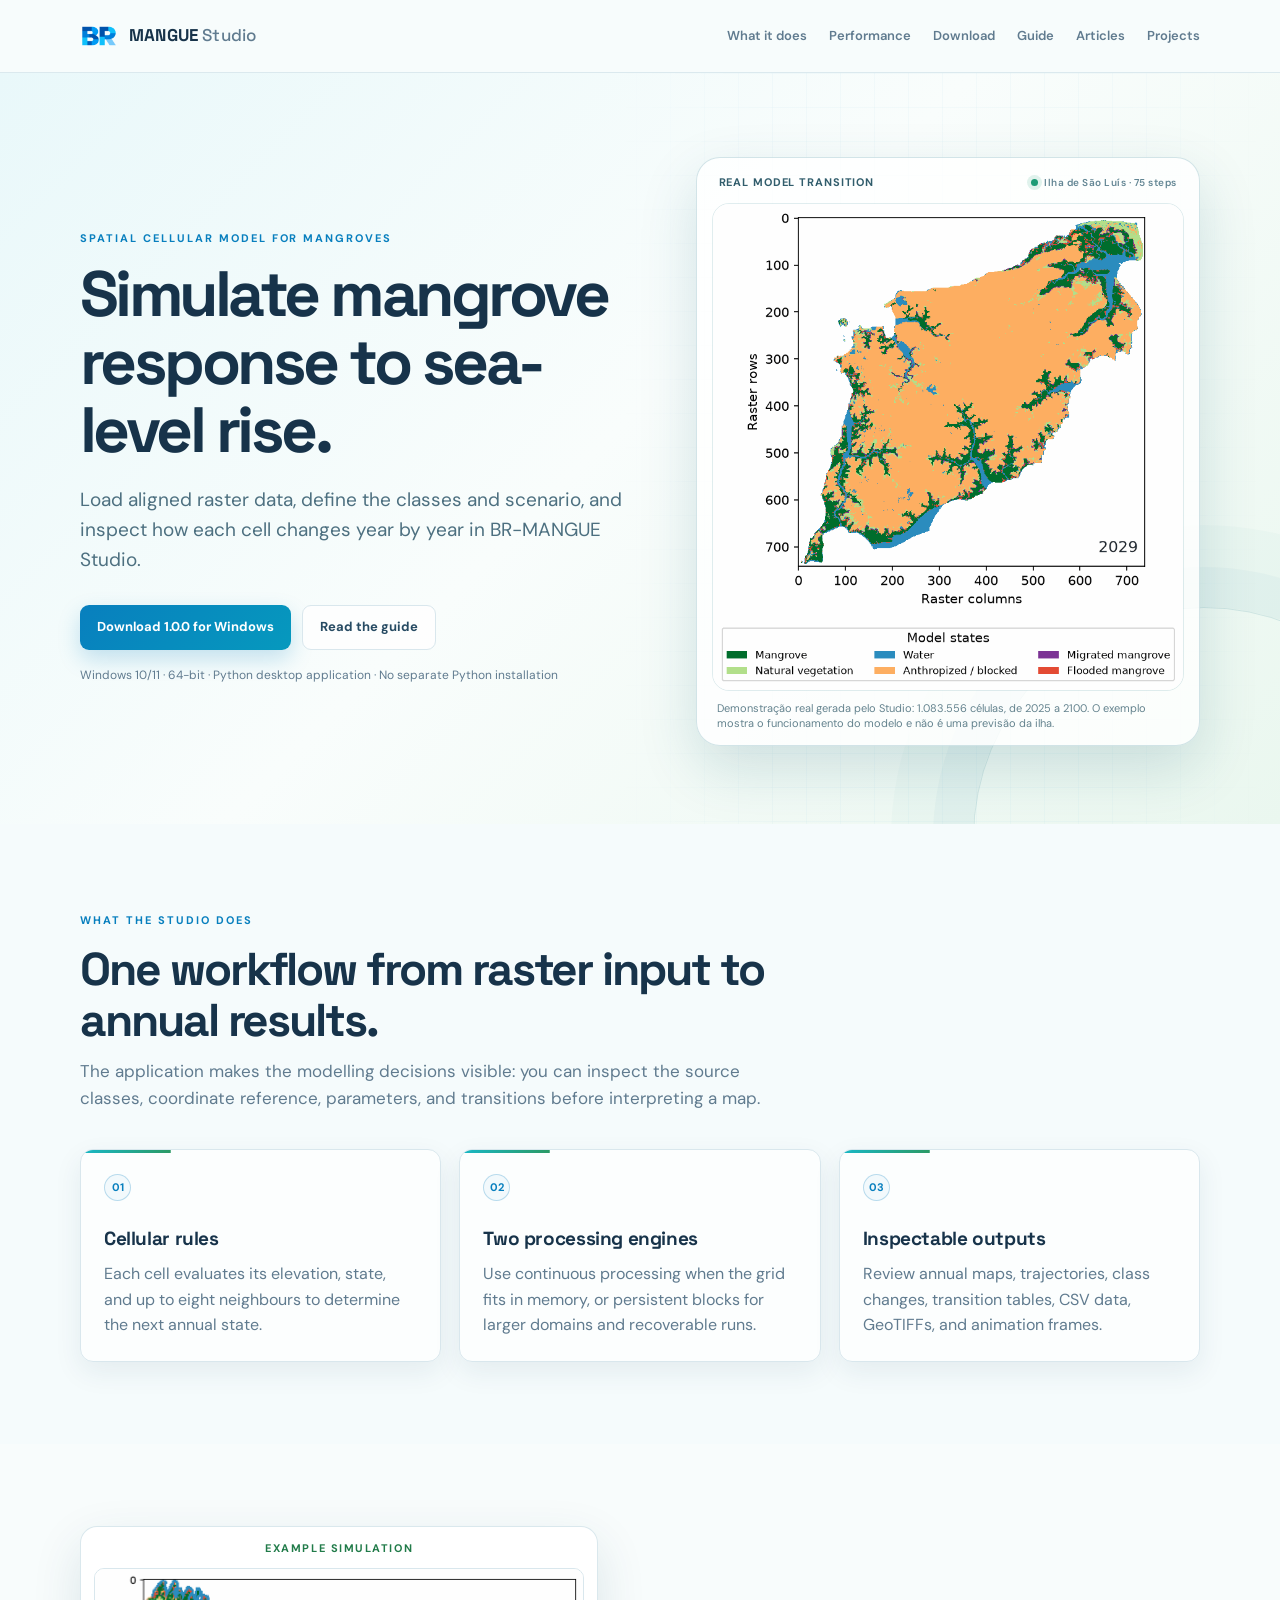
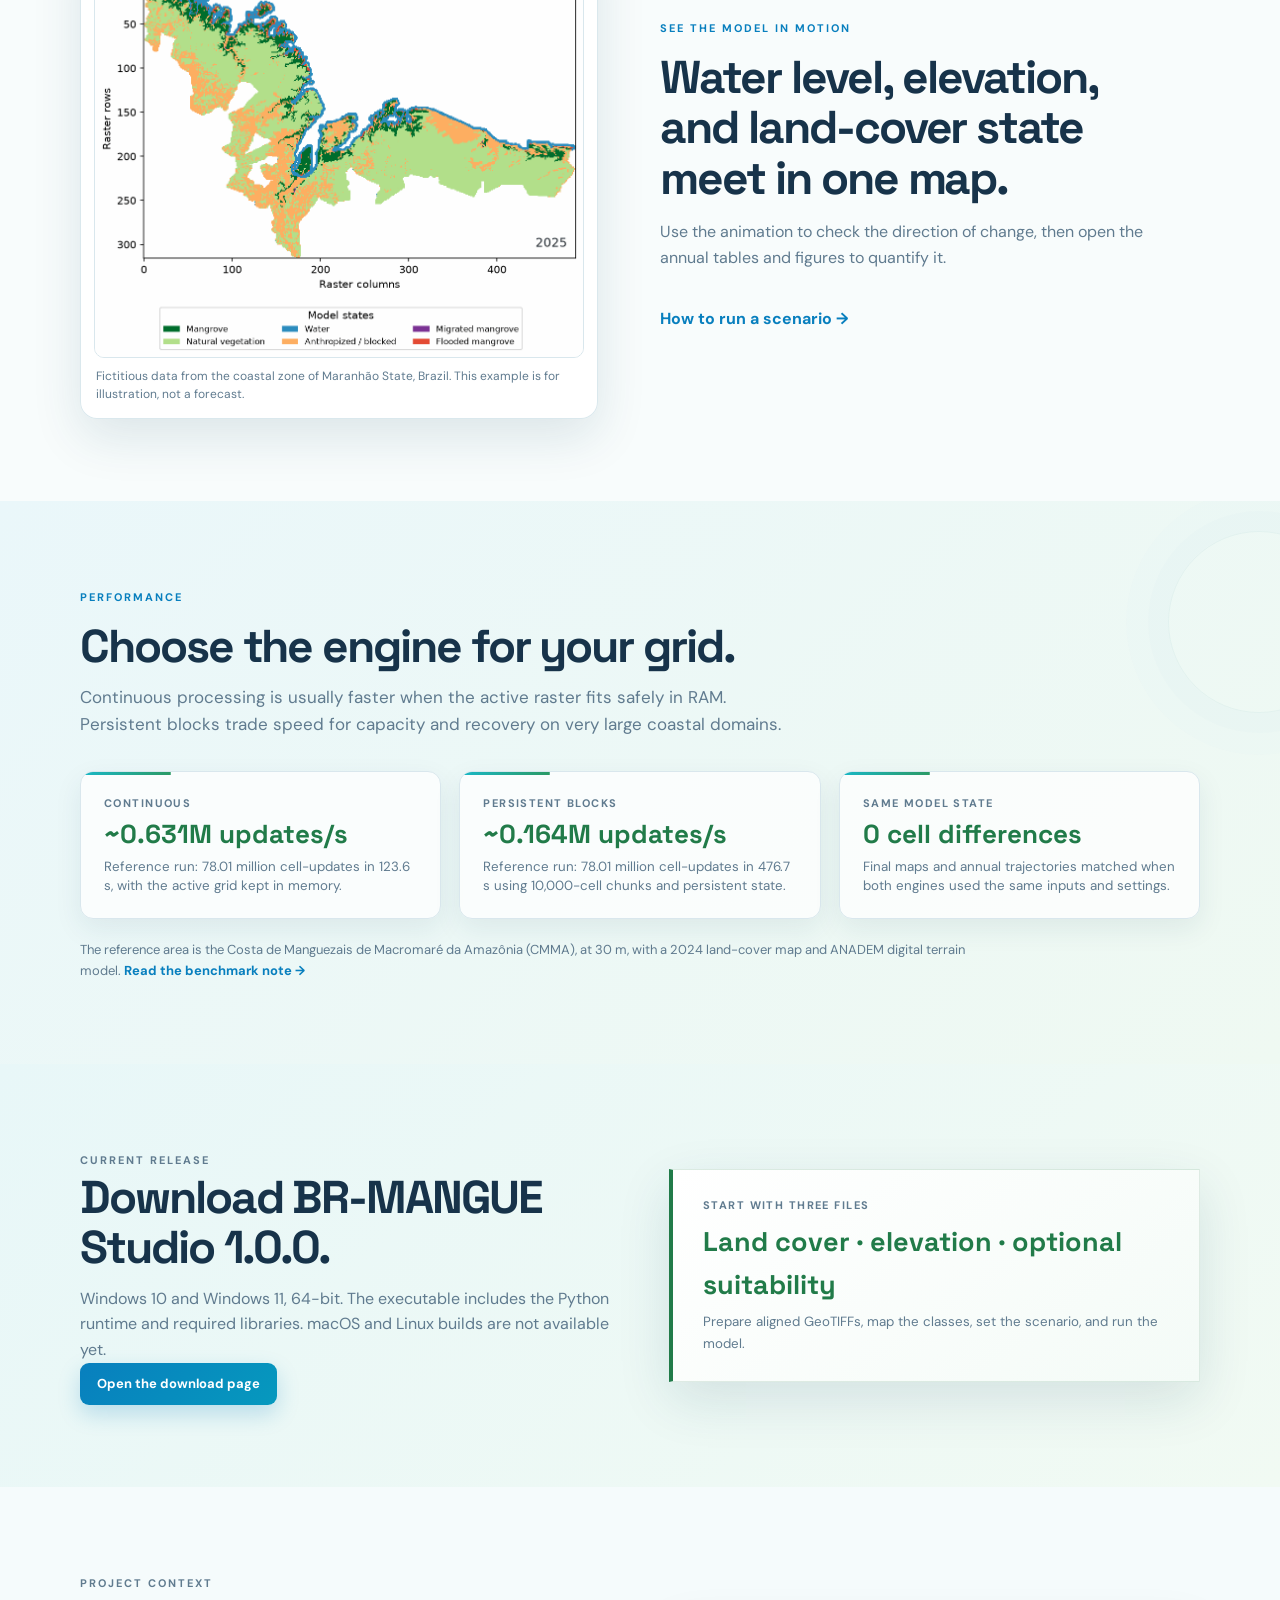
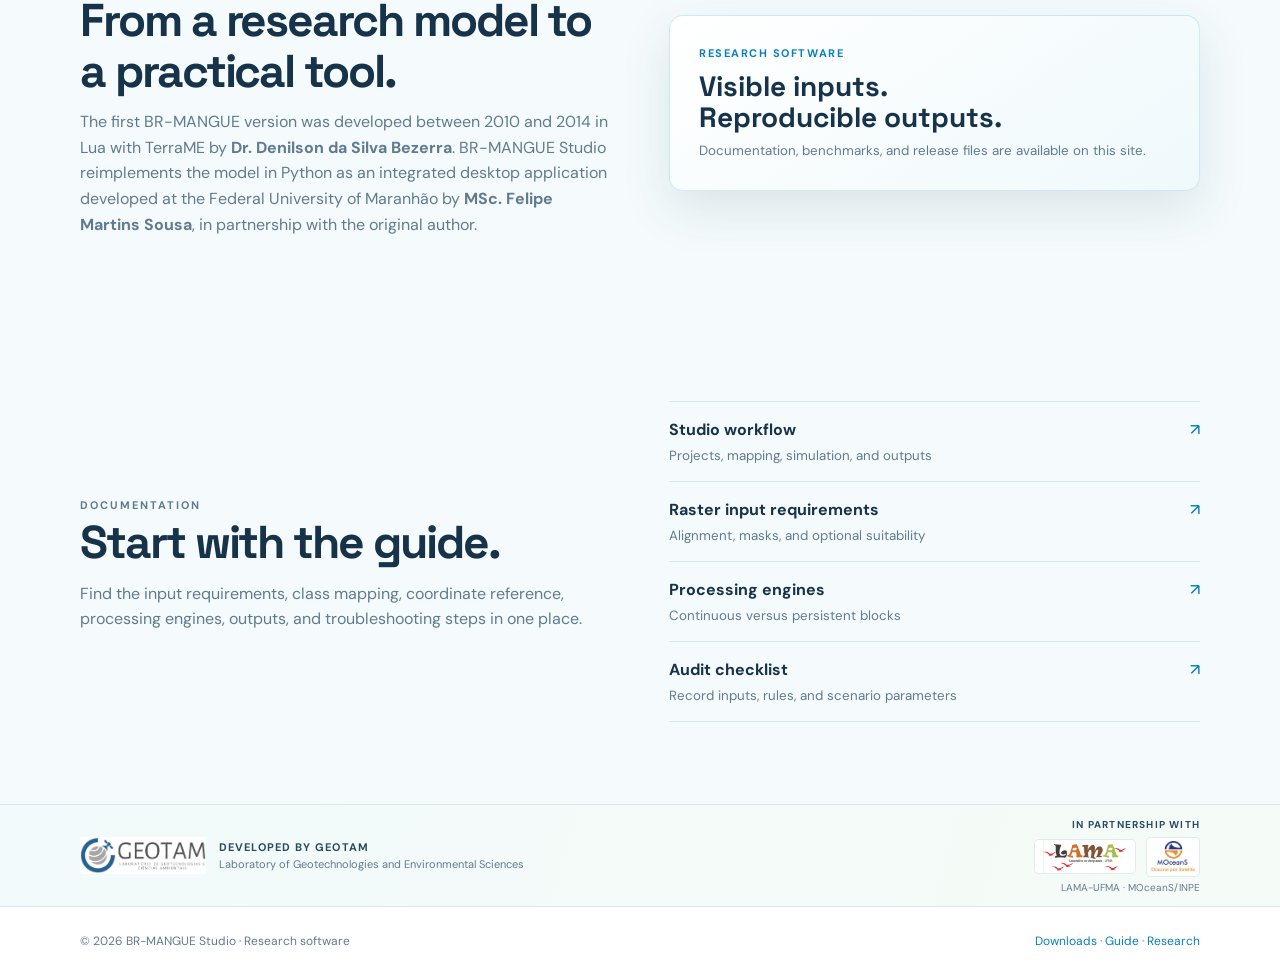
==== docs/index.html @ a08b7254 "Add partner logos to GEOTAM footer" ====
<!doctype html>
<html lang="en">
<head>
  <meta charset="utf-8">
  <meta name="viewport" content="width=device-width, initial-scale=1">
  <meta name="description" content="BR-MANGUE Studio is a Windows desktop application for simulating mangrove response to sea-level rise with spatial cellular automata.">
  <title>BR-MANGUE Studio · Coastal cellular modelling</title>
  <link rel="icon" href="assets/BR-MANGUE_BR_icon.png" type="image/png">
  <link rel="stylesheet" href="styles.css">
</head>
<body>
  <header class="site-header">
    <div class="container nav-wrap">
      <a class="brand" href="./" aria-label="BR-MANGUE Studio home">
        <img src="assets/BR-MANGUE_BR_icon.png" alt="BR-MANGUE icon">
        <span>MANGUE <em>Studio</em></span>
      </a>
      <nav aria-label="Primary navigation">
        <a href="#about">What it does</a>
        <a href="#performance">Performance</a>
        <a href="downloads.html">Download</a>
        <a href="guide.html">Guide</a>
        <a href="articles.html">Articles</a>
        <a href="projects.html">Projects</a>
      </nav>
    </div>
  </header>

  <main>
    <section class="hero">
      <div class="container hero-grid">
        <div class="hero-copy">
          <p class="eyebrow">Spatial cellular model for mangroves</p>
          <h1>Simulate mangrove response to sea-level rise.</h1>
          <p class="lead">Load aligned raster data, define the classes and scenario, and inspect how each cell changes year by year in BR-MANGUE Studio.</p>
          <div class="hero-actions">
            <a class="button primary" href="downloads.html">Download 1.0.0 for Windows</a>
            <a class="button secondary" href="guide.html">Read the guide</a>
          </div>
          <p class="version-note">Windows 10/11 · 64-bit · Python desktop application · No separate Python installation</p>
        </div>

        <div class="hero-scene-wrap">
          <div class="hero-scene-card">
            <div class="scene-heading"><span>Real model transition</span><span class="scene-live"><i></i> Ilha de São Luís · 75 steps</span></div>
            <img class="hero-demo-gif" src="assets/demo/simulation-ilha-sao-luis.gif" alt="Animated BR-MANGUE Studio demonstration run on Ilha de São Luís from 2025 to 2100">
            <p class="scene-caption">Demonstração real gerada pelo Studio: 1.083.556 células, de 2025 a 2100. O exemplo mostra o funcionamento do modelo e não é uma previsão da ilha.</p>
          </div>
        </div>
      </div>
    </section>

    <section id="about" class="section">
      <div class="container">
        <p class="eyebrow">What the Studio does</p>
        <h2>One workflow from raster input to annual results.</h2>
        <p class="section-intro">The application makes the modelling decisions visible: you can inspect the source classes, coordinate reference, parameters, and transitions before interpreting a map.</p>
        <div class="feature-grid">
          <article><span class="feature-number">01</span><h3>Cellular rules</h3><p>Each cell evaluates its elevation, state, and up to eight neighbours to determine the next annual state.</p></article>
          <article><span class="feature-number">02</span><h3>Two processing engines</h3><p>Use continuous processing when the grid fits in memory, or persistent blocks for larger domains and recoverable runs.</p></article>
          <article><span class="feature-number">03</span><h3>Inspectable outputs</h3><p>Review annual maps, trajectories, class changes, transition tables, CSV data, GeoTIFFs, and animation frames.</p></article>
        </div>
      </div>
    </section>

    <section id="example" class="section example-section">
      <div class="container example-grid">
        <figure class="demo-card">
          <div class="demo-label">Example simulation</div>
          <img src="assets/coastal-simulation-example.gif" alt="Animated example of annual mangrove state changes">
          <figcaption>Fictitious data from the coastal zone of Maranhão State, Brazil. This example is for illustration, not a forecast.</figcaption>
        </figure>
        <div class="example-copy"><p class="eyebrow">See the model in motion</p><h2>Water level, elevation, and land-cover state meet in one map.</h2><p>Use the animation to check the direction of change, then open the annual tables and figures to quantify it.</p><a class="text-link" href="guide.html#workflow">How to run a scenario →</a></div>
      </div>
    </section>

    <section id="performance" class="section tinted">
      <div class="container">
        <p class="eyebrow">Performance</p>
        <h2>Choose the engine for your grid.</h2>
        <p class="section-intro">Continuous processing is usually faster when the active raster fits safely in RAM. Persistent blocks trade speed for capacity and recovery on very large coastal domains.</p>
        <div class="benchmark-grid">
          <article class="benchmark-card"><strong>Continuous</strong><span>~0.631M updates/s</span><small>Reference run: 78.01 million cell-updates in 123.6 s, with the active grid kept in memory.</small></article>
          <article class="benchmark-card"><strong>Persistent blocks</strong><span>~0.164M updates/s</span><small>Reference run: 78.01 million cell-updates in 476.7 s using 10,000-cell chunks and persistent state.</small></article>
          <article class="benchmark-card"><strong>Same model state</strong><span>0 cell differences</span><small>Final maps and annual trajectories matched when both engines used the same inputs and settings.</small></article>
        </div>
        <p class="benchmark-note">The reference area is the Costa de Manguezais de Macromaré da Amazônia (CMMA), at 30 m, with a 2024 land-cover map and ANADEM digital terrain model. <a class="text-link" href="benchmark-cmma-anadem-20260917.html">Read the benchmark note →</a></p>
      </div>
    </section>

    <section id="download" class="section download-band">
      <div class="container split">
        <div><p class="eyebrow">Current release</p><h2>Download BR-MANGUE Studio 1.0.0.</h2><p>Windows 10 and Windows 11, 64-bit. The executable includes the Python runtime and required libraries. macOS and Linux builds are not available yet.</p><a class="button primary" href="downloads.html">Open the download page</a></div>
        <div class="info-card"><strong>Start with three files</strong><span>Land cover · elevation · optional suitability</span><small>Prepare aligned GeoTIFFs, map the classes, set the scenario, and run the model.</small></div>
      </div>
    </section>

    <section id="origins" class="section origins-section">
      <div class="container split origin-block">
        <div><p class="eyebrow">Project context</p><h2>From a research model to a practical tool.</h2><p>The first BR-MANGUE version was developed between 2010 and 2014 in Lua with TerraME by <strong>Dr. Denilson da Silva Bezerra</strong>. BR-MANGUE Studio reimplements the model in Python as an integrated desktop application developed at the Federal University of Maranhão by <strong>MSc. Felipe Martins Sousa</strong>, in partnership with the original author.</p></div>
        <div class="origin-card"><span>Research software</span><b>Visible inputs.<br>Reproducible outputs.</b><small>Documentation, benchmarks, and release files are available on this site.</small></div>
      </div>
    </section>

    <section id="documentation" class="section">
      <div class="container split">
        <div><p class="eyebrow">Documentation</p><h2>Start with the guide.</h2><p>Find the input requirements, class mapping, coordinate reference, processing engines, outputs, and troubleshooting steps in one place.</p></div>
        <div class="link-list">
          <a href="guide.html#workflow"><span>Studio workflow</span><small>Projects, mapping, simulation, and outputs</small><b>↗</b></a>
          <a href="guide.html#inputs"><span>Raster input requirements</span><small>Alignment, masks, and optional suitability</small><b>↗</b></a>
          <a href="guide.html#engines"><span>Processing engines</span><small>Continuous versus persistent blocks</small><b>↗</b></a>
          <a href="guide.html#audit"><span>Audit checklist</span><small>Record inputs, rules, and scenario parameters</small><b>↗</b></a>
        </div>
      </div>
    </section>
  </main>

  <footer class="site-footer">
    <div class="geotam-footer">
      <div class="container geotam-footer-inner">
        <div class="geotam-credit">
          <img src="assets/GEOTAM_logo.jpeg" alt="GEOTAM laboratory logo">
          <span><strong>Developed by GEOTAM</strong><small>Laboratory of Geotechnologies and Environmental Sciences</small></span>
        </div>
        <div class="partner-credit">
          <span class="partner-label">In partnership with</span>
          <div class="partner-logos">
            <img src="assets/LAMA_UFMA_logo.jpg" alt="LAMA-UFMA laboratory logo">
            <img src="assets/MOceanS_INPE_logo.jpg" alt="MOceanS INPE laboratory logo">
          </div>
          <small>LAMA-UFMA · MOceanS/INPE</small>
        </div>
      </div>
    </div>
    <div class="container footer-wrap"><span>© 2026 BR-MANGUE Studio · Research software</span><span><a href="downloads.html">Downloads</a> · <a href="guide.html">Guide</a> · <a href="articles.html">Research</a></span></div>
  </footer>
</body>
</html>
---- docs/styles.css ----
@import url('https://fonts.googleapis.com/css2?family=DM+Sans:wght@400;500;600;700&family=Space+Grotesk:wght@500;600;700&display=swap');

:root {
  --ink: #17334a;
  --ink-soft: #274b63;
  --muted: #607b8f;
  --blue: #087fbe;
  --blue-deep: #07517e;
  --cyan: #18b5d7;
  --green: #217b49;
  --green-deep: #125e3b;
  --moss: #a8d982;
  --coral: #e96950;
  --sand: #f4a45e;
  --line: #d9e7ed;
  --paper: #ffffff;
  --mist: #f2f9fc;
  --foam: #edf8f1;
  --shadow: 0 18px 50px rgba(20, 62, 88, .12);
  --shadow-soft: 0 10px 28px rgba(20, 62, 88, .08);
}

* { box-sizing: border-box; }
html { scroll-behavior: smooth; }
body { margin: 0; color: var(--ink); font: 16px/1.6 "DM Sans", "Segoe UI", Arial, sans-serif; background: #f9fcfd; }
body::selection { color: #fff; background: var(--blue); }
a { color: inherit; text-decoration: none; }
.container { width: min(1120px, calc(100% - 48px)); margin: auto; }

.site-header { position: sticky; top: 0; z-index: 5; background: rgba(255, 255, 255, .9); border-bottom: 1px solid rgba(217, 231, 237, .9); backdrop-filter: blur(16px); }
.nav-wrap { display: flex; align-items: center; justify-content: space-between; min-height: 72px; gap: 28px; }
.brand { display: inline-flex; align-items: center; gap: 11px; color: var(--ink); font-family: "Space Grotesk", "Segoe UI", sans-serif; font-size: 17px; font-weight: 700; letter-spacing: .01em; transition: color .25s ease, transform .25s ease; }
.brand:hover { color: var(--blue); transform: translateY(-1px); }
.brand img { width: 38px; height: 38px; object-fit: contain; }
.brand em { color: var(--muted); font-style: normal; font-weight: 500; }
.site-header nav { display: flex; align-items: center; gap: 22px; color: var(--muted); font-size: 13px; font-weight: 600; }
.site-header nav a { transition: color .2s ease, transform .2s ease; }
.site-header nav a:hover { color: var(--blue); transform: translateY(-1px); }
.nav-button { padding: 8px 14px; color: var(--blue) !important; border: 1px solid rgba(8, 127, 190, .35); border-radius: 9px; background: rgba(8, 127, 190, .04); }
.nav-button:hover { background: var(--mist); }

.hero { position: relative; overflow: hidden; padding: 78px 0 72px; background: radial-gradient(circle at 84% 8%, rgba(24, 181, 215, .16), transparent 30%), linear-gradient(135deg, #eef9fd 0%, #fff 54%, #f0faf3 100%); }
.hero::before { position: absolute; width: 520px; height: 520px; right: -180px; bottom: -270px; content: ""; border: 1px solid rgba(33, 123, 73, .12); border-radius: 50%; box-shadow: 0 0 0 38px rgba(33, 123, 73, .035), 0 0 0 78px rgba(33, 123, 73, .025); animation: orbit 18s ease-in-out infinite alternate; }
.hero::after { position: absolute; inset: 0 0 0 47%; content: ""; opacity: .28; background-image: linear-gradient(rgba(8, 127, 190, .16) 1px, transparent 1px), linear-gradient(90deg, rgba(8, 127, 190, .16) 1px, transparent 1px); background-size: 34px 34px; mask-image: linear-gradient(90deg, transparent 0%, #000 28%, #000 72%, transparent 100%); animation: cells 24s linear infinite; }
.hero-grid { position: relative; z-index: 1; display: grid; grid-template-columns: minmax(0, 1.05fr) minmax(340px, .95fr); align-items: center; gap: 58px; }

.eyebrow { display: inline-flex; align-items: center; margin: 0 0 14px; color: var(--blue); font-size: 11px; font-weight: 700; letter-spacing: .18em; text-transform: uppercase; }
.hero h1, h2, h3 { font-family: "Space Grotesk", "Segoe UI", sans-serif; }
.hero h1 { max-width: 700px; margin: 0 0 20px; color: var(--ink); font-size: clamp(42px, 5.5vw, 70px); line-height: 1.06; letter-spacing: -.055em; }
.lead { max-width: 600px; margin: 0; color: var(--muted); font-size: 19px; line-height: 1.58; }
.hero-actions { display: flex; flex-wrap: wrap; gap: 11px; margin: 30px 0 16px; }
.button { display: inline-flex; align-items: center; justify-content: center; padding: 11px 17px; border-radius: 9px; font-size: 13px; font-weight: 700; transition: transform .25s ease, box-shadow .25s ease, background .25s ease; }
.button:hover { transform: translateY(-2px); }
.button.primary { color: #fff; background: linear-gradient(135deg, var(--blue), #0699be); box-shadow: 0 9px 22px rgba(8, 127, 190, .22); }
.button.primary:hover { box-shadow: 0 13px 28px rgba(8, 127, 190, .28); }
.button.secondary { color: var(--ink-soft); border: 1px solid var(--line); background: rgba(255, 255, 255, .8); }
.button.secondary:hover { background: #fff; box-shadow: var(--shadow-soft); }
.version-note { margin: 0; color: var(--muted); font-size: 12px; }

.hero-side { display: grid; gap: 16px; }
.demo-card, .hero-card { margin: 0; border: 1px solid rgba(217, 231, 237, .95); border-radius: 17px; background: rgba(255, 255, 255, .92); box-shadow: var(--shadow); transition: transform .35s ease, box-shadow .35s ease; }
.demo-card { padding: 13px 13px 15px; animation: float 9s ease-in-out infinite; }
.hero-card { padding: 22px; animation: float 9s ease-in-out 1.2s infinite; }
.demo-card:hover, .hero-card:hover { transform: translateY(-5px); box-shadow: 0 22px 55px rgba(20, 62, 88, .16); }
.demo-label { margin: 0 2px 10px; color: var(--green); font-size: 11px; font-weight: 700; letter-spacing: .14em; text-align: center; text-transform: uppercase; }
.demo-card img { display: block; width: 100%; height: auto; border: 1px solid var(--line); border-radius: 10px; }
.demo-card figcaption { margin: 10px 2px 0; color: var(--muted); font-size: 12px; line-height: 1.45; }
.hero-card img { display: block; width: 100%; height: auto; }
.hero-card-footer { display: flex; flex-wrap: wrap; gap: 7px; margin-top: 16px; }
.hero-card-footer span { padding: 4px 8px; color: var(--green-deep); border-radius: 30px; background: var(--foam); font-size: 11px; font-weight: 600; }

.section { position: relative; padding: 76px 0; }
.section.tinted { overflow: hidden; background: linear-gradient(135deg, #eef8fc 0%, #f4fbf7 100%); }
.section.tinted::after { position: absolute; width: 180px; height: 180px; right: -70px; top: 30px; content: ""; opacity: .5; border: 1px solid rgba(8, 127, 190, .12); border-radius: 50%; box-shadow: 0 0 0 20px rgba(8, 127, 190, .025), 0 0 0 42px rgba(8, 127, 190, .02); }
h2 { max-width: 720px; margin: 0 0 13px; color: var(--ink); font-size: clamp(30px, 4vw, 46px); line-height: 1.1; letter-spacing: -.045em; }
.section-intro { max-width: 720px; margin: 0; color: var(--muted); font-size: 17px; }
.feature-grid { display: grid; grid-template-columns: repeat(3, 1fr); gap: 18px; margin-top: 36px; }
.feature-grid article, .benchmark-card { position: relative; overflow: hidden; padding: 23px; border: 1px solid var(--line); border-radius: 13px; background: rgba(255, 255, 255, .9); box-shadow: var(--shadow-soft); transition: transform .3s ease, border-color .3s ease, box-shadow .3s ease; }
.feature-grid article::before, .benchmark-card::before { position: absolute; inset: 0 0 auto; height: 3px; content: ""; background: linear-gradient(90deg, var(--cyan), var(--green)); transform: scaleX(.25); transform-origin: left; transition: transform .3s ease; }
.feature-grid article:hover, .benchmark-card:hover { border-color: rgba(8, 127, 190, .3); box-shadow: 0 16px 34px rgba(20, 62, 88, .12); transform: translateY(-4px); }
.feature-grid article:hover::before, .benchmark-card:hover::before { transform: scaleX(1); }
.feature-number { display: inline-grid; width: 27px; height: 27px; place-items: center; color: var(--blue); border: 1px solid rgba(8, 127, 190, .25); border-radius: 50%; background: var(--mist); font-size: 11px; font-weight: 700; }
.feature-grid h3 { margin: 23px 0 7px; font-size: 19px; letter-spacing: -.02em; }
.feature-grid p, .split p { margin: 0; color: var(--muted); }
.split { display: grid; grid-template-columns: 1fr 1fr; align-items: center; gap: 58px; }
.info-card { display: grid; gap: 5px; padding: 27px 30px; border: 1px solid rgba(33, 123, 73, .14); border-left: 4px solid var(--green); background: linear-gradient(145deg, #fff, #f4fbf7); box-shadow: var(--shadow); }
.info-card strong, .benchmark-card strong { color: var(--muted); font-size: 11px; font-weight: 700; letter-spacing: .13em; text-transform: uppercase; }
.info-card span { color: var(--green); font-family: "Space Grotesk", sans-serif; font-size: 27px; font-weight: 700; }
.info-card small, .geotam-card small { color: var(--muted); }
.text-link { display: inline-block; margin-top: 19px; color: var(--blue); font-weight: 700; transition: color .2s ease, transform .2s ease; }
.text-link:hover { color: var(--green); transform: translateX(3px); }
.link-list { display: grid; border-top: 1px solid var(--line); }
.link-list a { display: grid; grid-template-columns: 1fr auto; gap: 2px; padding: 15px 0; border-bottom: 1px solid var(--line); transition: padding .25s ease, color .2s ease; }
.link-list a:hover { padding-left: 7px; color: var(--blue); }
.link-list span { font-weight: 700; }
.link-list small { color: var(--muted); }
.link-list b { grid-column: 2; grid-row: 1 / span 2; color: var(--blue); font-weight: 500; }
.research-block { align-items: start; }
.geotam-card { display: grid; justify-items: center; gap: 12px; padding: 24px; border: 1px solid var(--line); border-radius: 13px; background: rgba(255, 255, 255, .88); text-align: center; box-shadow: var(--shadow-soft); }
.geotam-card span { color: var(--muted); font-size: 11px; font-weight: 700; letter-spacing: .14em; text-transform: uppercase; }
.geotam-card img { display: block; width: min(100%, 360px); height: auto; object-fit: contain; }
.benchmark-grid { display: grid; grid-template-columns: repeat(3, 1fr); gap: 18px; margin-top: 32px; }
.benchmark-card { display: grid; gap: 8px; padding: 23px; }
.benchmark-card span { color: var(--green); font-family: "Space Grotesk", sans-serif; font-size: 26px; font-weight: 700; line-height: 1.1; }
.benchmark-card small { color: var(--muted); line-height: 1.45; }
.benchmark-note { max-width: 900px; margin: 21px 0 0; color: var(--muted); font-size: 13px; }
.benchmark-note .text-link { margin-top: 0; font-size: inherit; }
.metric-grid { display: grid; grid-template-columns: repeat(4, 1fr); gap: 14px; margin: 30px 0 34px; }
.metric-card { display: grid; gap: 4px; padding: 20px; border: 1px solid var(--line); border-radius: 12px; background: #fff; box-shadow: var(--shadow-soft); }
.metric-card strong { color: var(--blue); font-family: "Space Grotesk", sans-serif; font-size: 28px; line-height: 1.1; }
.metric-card span { color: var(--muted); font-size: 13px; }
.benchmark-table-wrap { overflow-x: auto; border: 1px solid var(--line); border-radius: 13px; background: #fff; box-shadow: var(--shadow-soft); }
.benchmark-table { width: 100%; border-collapse: collapse; min-width: 670px; }
.benchmark-table th, .benchmark-table td { padding: 14px 16px; border-bottom: 1px solid var(--line); text-align: left; vertical-align: top; }
.benchmark-table th { color: var(--ink-soft); background: var(--mist); font-size: 12px; letter-spacing: .08em; text-transform: uppercase; }
.benchmark-table td { color: var(--muted); font-size: 14px; }
.benchmark-table td:first-child { color: var(--ink-soft); font-weight: 700; }
.benchmark-table tr:last-child td { border-bottom: 0; }
.benchmark-detail { display: grid; grid-template-columns: 1fr 1fr; gap: 18px; margin-top: 28px; }
.benchmark-detail > div { padding: 22px; border: 1px solid var(--line); border-radius: 13px; background: linear-gradient(145deg, #fff, #f4fbf7); }
.benchmark-detail h3 { margin: 0 0 8px; font-size: 20px; }
.benchmark-detail p { margin: 0; color: var(--muted); font-size: 14px; }
.origin-block { align-items: center; }
.origin-block p + p { margin-top: 14px; }
.origin-card { display: grid; gap: 8px; padding: 29px; border: 1px solid rgba(8, 127, 190, .16); border-radius: 14px; background: linear-gradient(145deg, #fff, #eff9fc); box-shadow: var(--shadow); }
.origin-card span { color: var(--blue); font-size: 11px; font-weight: 700; letter-spacing: .14em; text-transform: uppercase; }
.origin-card b { color: var(--ink); font-family: "Space Grotesk", sans-serif; font-size: 28px; line-height: 1.12; }
.origin-card small { color: var(--muted); line-height: 1.5; }
.site-footer { color: var(--muted); font-size: 12px; border-top: 1px solid var(--line); background: #fff; }
.geotam-footer { border-bottom: 1px solid var(--line); background: linear-gradient(105deg, #f2fafb 0%, #f5fbf6 100%); }
.geotam-footer-inner { display: flex; align-items: center; justify-content: space-between; gap: 28px; min-height: 84px; padding: 12px 0; }
.geotam-credit, .partner-credit { display: flex; align-items: center; gap: 13px; min-width: 0; }
.geotam-footer img { display: block; width: 126px; max-height: 42px; object-fit: contain; }
.geotam-credit > span { display: grid; gap: 1px; text-align: left; }
.geotam-footer strong { color: var(--ink-soft); font-size: 11px; font-weight: 700; letter-spacing: .1em; text-transform: uppercase; }
.geotam-footer small { color: var(--muted); font-size: 11px; line-height: 1.35; }
.partner-credit { display: grid; justify-items: end; gap: 4px; }
.partner-label { color: var(--ink-soft); font-size: 10px; font-weight: 700; letter-spacing: .12em; text-transform: uppercase; }
.partner-logos { display: flex; align-items: center; gap: 10px; }
.partner-logos img { width: 102px; height: 35px; border: 1px solid rgba(217, 231, 237, .8); border-radius: 5px; background: #fff; object-fit: contain; }
.partner-logos img:last-child { width: 54px; height: 40px; }
.partner-credit > small { color: var(--muted); font-size: 10px; }
.footer-wrap { padding: 25px 0; }
.footer-wrap { display: flex; justify-content: space-between; gap: 20px; }
.site-footer a { color: var(--blue); transition: color .2s ease; }
.site-footer a:hover { color: var(--green); }
code { padding: 2px 6px; color: var(--blue-deep); border-radius: 5px; background: #eaf4f8; font-size: .9em; }

@keyframes float { 0%, 100% { transform: translateY(0); } 50% { transform: translateY(-5px); } }
@keyframes orbit { from { transform: translate(0, 0) rotate(0deg); } to { transform: translate(-18px, -12px) rotate(12deg); } }
@keyframes cells { from { background-position: 0 0, 0 0; } to { background-position: 34px 34px, 34px 34px; } }

@media (max-width: 900px) {
  .hero-grid { grid-template-columns: 1fr; gap: 42px; }
  .hero-side { max-width: 650px; }
  .benchmark-grid { grid-template-columns: 1fr; }
}
@media (max-width: 820px) {
  .site-header nav a:not(.nav-button) { display: none; }
  .hero { padding: 61px 0 58px; }
  .section { padding: 62px 0; }
  .feature-grid, .split { grid-template-columns: 1fr; gap: 28px; }
  .footer-wrap { flex-direction: column; gap: 7px; }
  .hero h1 { font-size: 47px; }
}
@media (max-width: 480px) {
  .container { width: min(100% - 32px, 1120px); }
  .nav-wrap { min-height: 64px; }
  .brand { font-size: 15px; }
  .geotam-footer-inner { align-items: flex-start; flex-direction: column; justify-content: center; gap: 12px; }
  .geotam-credit { width: 100%; gap: 10px; }
  .geotam-footer img { width: 108px; }
  .geotam-footer strong { font-size: 10px; letter-spacing: .07em; }
  .geotam-footer small { font-size: 10px; }
  .partner-credit { justify-items: start; }
  .partner-logos img { width: 94px; height: 32px; }
  .partner-logos img:last-child { width: 50px; height: 36px; }
  .hero h1 { font-size: 40px; }
  .lead { font-size: 18px; }
  .hero-actions { align-items: stretch; flex-direction: column; }
  .button { width: 100%; }
}
@media (prefers-reduced-motion: reduce) {
  *, *::before, *::after { animation-duration: .01ms !important; animation-iteration-count: 1 !important; scroll-behavior: auto !important; transition-duration: .01ms !important; }
}

/* Inner pages: a compact portal layout with the same coastal palette. */
.page-hero { position: relative; overflow: hidden; padding: 64px 0 58px; background: linear-gradient(125deg, #0c587c 0%, #0b789d 44%, #196c4d 100%); }
.page-hero::after { position: absolute; inset: 0 0 0 52%; content: ""; opacity: .22; background-image: linear-gradient(rgba(255,255,255,.22) 1px, transparent 1px), linear-gradient(90deg, rgba(255,255,255,.22) 1px, transparent 1px); background-size: 32px 32px; mask-image: linear-gradient(90deg, transparent, #000 35%, transparent); animation: cells 28s linear infinite; }
.page-hero-grid { position: relative; z-index: 1; display: grid; grid-template-columns: minmax(0, 1fr) 280px; align-items: center; gap: 52px; }
.page-hero .eyebrow { color: #bfe9e7; }
.page-hero h1 { max-width: 750px; margin: 0; color: #fff; font-family: "Space Grotesk", sans-serif; font-size: clamp(39px, 5vw, 62px); line-height: 1.06; letter-spacing: -.05em; }
.page-lead { max-width: 660px; margin: 18px 0 0; color: rgba(255,255,255,.82); font-size: 18px; line-height: 1.55; }
.page-hero-badge { display: grid; gap: 4px; padding: 25px; color: #fff; border: 1px solid rgba(255,255,255,.28); border-radius: 15px; background: rgba(3, 49, 70, .25); box-shadow: 0 16px 32px rgba(3, 40, 58, .2); backdrop-filter: blur(10px); }
.page-hero-badge span { color: #bfe9e7; font-size: 11px; font-weight: 700; letter-spacing: .14em; text-transform: uppercase; }
.page-hero-badge b { font-family: "Space Grotesk", sans-serif; font-size: 37px; line-height: 1.05; }
.page-hero-badge small { color: rgba(255,255,255,.74); }

.download-grid { display: grid; grid-template-columns: minmax(0, 1.18fr) minmax(280px, .82fr); gap: 22px; align-items: stretch; }
.download-card, .requirements-card { padding: 28px; border: 1px solid var(--line); border-radius: 15px; background: #fff; box-shadow: var(--shadow-soft); }
.download-card.featured { border-top: 4px solid var(--blue); }
.download-card h2, .requirements-card h2 { margin: 17px 0 10px; font-size: 29px; }
.download-card p, .requirements-card p { color: var(--muted); }
.download-card-top, .project-top, .article-meta { display: flex; align-items: center; justify-content: space-between; gap: 12px; }
.release-tag, .project-top span { padding: 5px 9px; color: var(--green-deep); border-radius: 30px; background: var(--foam); font-size: 10px; font-weight: 700; letter-spacing: .12em; text-transform: uppercase; }
.release-date, .article-meta small { color: var(--muted); font-size: 12px; }
.check-list { display: grid; gap: 7px; margin: 20px 0 25px; padding: 0; list-style: none; color: var(--ink-soft); font-size: 14px; }
.check-list li { position: relative; padding-left: 21px; }
.check-list li::before { position: absolute; left: 0; top: .55em; width: 8px; height: 8px; content: ""; border-radius: 50%; background: var(--cyan); box-shadow: 0 0 0 4px rgba(24,181,215,.12); }
.download-button { margin-top: 3px; }
.download-meta { margin: 17px 0 0; font-size: 11px; line-height: 1.6; overflow-wrap: anywhere; }
.download-meta code { font-size: 10px; }
.requirements-card { display: grid; align-content: start; gap: 9px; background: linear-gradient(145deg, #f4fbfd, #f3faf5); }
.requirements-card .eyebrow { margin-bottom: 2px; }
.requirement-row { display: flex; justify-content: space-between; gap: 12px; padding: 10px 0; border-bottom: 1px solid var(--line); font-size: 13px; }
.requirement-row span { color: var(--muted); }
.requirement-row b { color: var(--ink-soft); text-align: right; }
.notice { display: grid; gap: 3px; margin-top: 10px; padding: 12px; border-radius: 9px; background: rgba(244,164,94,.13); }
.notice strong { color: #9a5b22; font-size: 12px; }
.notice small { color: var(--muted); line-height: 1.45; }
.release-list { display: grid; gap: 12px; }
.release-list > div { display: grid; gap: 3px; padding: 18px 20px; border: 1px solid var(--line); border-radius: 11px; background: rgba(255,255,255,.82); }
.release-list span { color: var(--blue); font-family: "Space Grotesk", sans-serif; font-size: 24px; font-weight: 700; }
.release-list b { color: var(--ink-soft); }
.release-list small { color: var(--muted); }
.release-next { opacity: .74; }

.step-grid { display: grid; grid-template-columns: repeat(4, 1fr); gap: 15px; }
.step-grid article { padding: 21px; border: 1px solid var(--line); border-radius: 13px; background: #fff; box-shadow: var(--shadow-soft); transition: transform .3s ease, box-shadow .3s ease; }
.step-grid article:hover { transform: translateY(-4px); box-shadow: var(--shadow); }
.step-grid article > span { color: var(--blue); font-family: "Space Grotesk", sans-serif; font-size: 12px; font-weight: 700; }
.step-grid h2 { margin: 22px 0 8px; font-size: 20px; }
.step-grid p { margin: 0; color: var(--muted); font-size: 14px; line-height: 1.5; }
.guide-section { display: grid; grid-template-columns: .85fr 1.15fr; gap: 58px; align-items: start; }
.guide-points { display: grid; gap: 0; border-top: 1px solid rgba(8,127,190,.18); }
.guide-points > div { display: grid; gap: 3px; padding: 15px 0; border-bottom: 1px solid rgba(8,127,190,.18); }
.guide-points b { color: var(--ink-soft); }
.guide-points span { color: var(--muted); font-size: 14px; }
.input-list { display: grid; border-top: 1px solid var(--line); }
.input-list > div { display: flex; justify-content: space-between; gap: 18px; padding: 14px 0; border-bottom: 1px solid var(--line); font-size: 14px; }
.input-list span { color: var(--muted); }
.input-list b { color: var(--ink-soft); text-align: right; }
.engine-grid { display: grid; grid-template-columns: repeat(2, 1fr); gap: 18px; margin-top: 29px; }
.engine-grid article { padding: 26px; border: 1px solid var(--line); border-radius: 13px; background: rgba(255,255,255,.9); box-shadow: var(--shadow-soft); }
.engine-grid article h2 { margin: 17px 0 8px; font-size: 25px; }
.engine-grid article p { margin: 0; color: var(--muted); }
.engine-mark { color: var(--blue); font-size: 11px; font-weight: 700; letter-spacing: .14em; text-transform: uppercase; }
.check-panel { display: grid; gap: 10px; padding: 22px; border: 1px solid var(--line); border-radius: 13px; background: #fff; box-shadow: var(--shadow-soft); }
.check-panel label { display: flex; align-items: center; gap: 10px; color: var(--ink-soft); font-size: 14px; }
.check-panel input { accent-color: var(--green); }
.pdf-slot, .submission-card { display: grid; align-content: center; gap: 8px; min-height: 170px; padding: 27px; border: 1px dashed rgba(8,127,190,.35); border-radius: 14px; background: repeating-linear-gradient(-45deg, rgba(8,127,190,.035), rgba(8,127,190,.035) 10px, rgba(33,123,73,.035) 10px, rgba(33,123,73,.035) 20px); }
.pdf-slot span, .submission-card span { color: var(--blue); font-size: 11px; font-weight: 700; letter-spacing: .14em; text-transform: uppercase; }
.pdf-slot b, .submission-card b { color: var(--ink-soft); font-family: "Space Grotesk", sans-serif; font-size: 23px; }
.pdf-slot small, .submission-card small { color: var(--muted); }

.article-grid { display: grid; grid-template-columns: repeat(2, 1fr); gap: 18px; }
.article-card { display: grid; align-content: start; gap: 12px; padding: 25px; border: 1px solid var(--line); border-radius: 14px; background: #fff; box-shadow: var(--shadow-soft); transition: transform .3s ease, box-shadow .3s ease; }
.article-card:hover { transform: translateY(-4px); box-shadow: var(--shadow); }
.article-card h2 { margin: 0; font-size: 25px; }
.article-card p { margin: 0; color: var(--muted); }
.article-card .byline { color: var(--green); font-size: 13px; font-weight: 600; }
.article-tags { display: flex; flex-wrap: wrap; gap: 6px; margin-top: 5px; }
.article-tags span { padding: 4px 8px; color: var(--blue-deep); border-radius: 30px; background: var(--mist); font-size: 11px; }
.featured-article { grid-column: 1 / -1; border-top: 4px solid var(--green); }

.project-grid { display: grid; grid-template-columns: repeat(3, 1fr); gap: 18px; }
.project-card { display: grid; align-content: start; gap: 13px; padding: 24px; border: 1px solid var(--line); border-radius: 14px; background: #fff; box-shadow: var(--shadow-soft); transition: transform .3s ease, box-shadow .3s ease; }
.project-card:hover { transform: translateY(-4px); box-shadow: var(--shadow); }
.project-card.project-featured { border-top: 4px solid var(--blue); }
.project-top b { color: var(--green); font-size: 11px; }
.project-card h2 { margin: 5px 0 0; font-size: 25px; }
.project-card p { margin: 0; color: var(--muted); }
.project-stats { display: grid; gap: 6px; margin-top: 6px; padding-top: 13px; border-top: 1px solid var(--line); }
.project-stats span { color: var(--muted); font-size: 12px; }
.project-stats b { color: var(--ink-soft); }
.timeline { display: grid; gap: 0; max-width: 820px; margin-top: 29px; }
.timeline-item { display: grid; grid-template-columns: 85px 1fr; gap: 20px; padding: 17px 0; border-bottom: 1px solid rgba(8,127,190,.18); }
.timeline-item > span { color: var(--blue); font-family: "Space Grotesk", sans-serif; font-size: 13px; font-weight: 700; }
.timeline-item div { display: grid; gap: 3px; }
.timeline-item b { color: var(--ink-soft); }
.timeline-item small { color: var(--muted); }

@media (max-width: 900px) {
  .page-hero-grid, .download-grid, .guide-section { grid-template-columns: 1fr; gap: 30px; }
  .page-hero-badge { max-width: 330px; }
  .step-grid { grid-template-columns: repeat(2, 1fr); }
  .project-grid { grid-template-columns: 1fr; }
}
@media (max-width: 820px) {
  .page-hero { padding: 53px 0 48px; }
  .page-hero h1 { font-size: 44px; }
  .engine-grid, .article-grid { grid-template-columns: 1fr; }
  .metric-grid, .benchmark-detail { grid-template-columns: 1fr 1fr; }
  .featured-article { grid-column: auto; }
}
@media (max-width: 480px) {
  .page-hero h1 { font-size: 38px; }
  .step-grid { grid-template-columns: 1fr; }
  .download-card, .requirements-card, .article-card, .project-card { padding: 21px; }
  .input-list > div, .requirement-row { align-items: start; flex-direction: column; gap: 3px; }
  .input-list b, .requirement-row b { text-align: left; }
  .timeline-item { grid-template-columns: 58px 1fr; gap: 10px; }
  .metric-grid, .benchmark-detail { grid-template-columns: 1fr; }
}

/* Homepage visual language: a quiet ocean palette, a cellular grid, and one useful animation. */
body { background: #f5fbfc; }
.site-header { background: rgba(247, 252, 252, .92); }
.hero { padding: 84px 0 78px; background: linear-gradient(135deg, #e9f8fa 0%, #f9fdfc 48%, #eaf7ef 100%); }
.hero::before { width: 460px; height: 460px; right: -155px; bottom: -245px; border-color: rgba(16, 117, 137, .14); box-shadow: 0 0 0 40px rgba(16, 117, 137, .035), 0 0 0 82px rgba(16, 117, 137, .022); }
.hero::after { opacity: .15; background-image: linear-gradient(rgba(8, 127, 190, .2) 1px, transparent 1px), linear-gradient(90deg, rgba(8, 127, 190, .2) 1px, transparent 1px); }
.hero-copy { padding: 5px 0 0; }
.hero h1 { max-width: 620px; font-size: clamp(42px, 5vw, 65px); }
.hero .lead { max-width: 580px; color: #4d7080; }
.hero-scene-wrap { position: relative; min-width: 0; }
.hero-scene-card { position: relative; overflow: hidden; padding: 15px 15px 13px; border: 1px solid rgba(15, 108, 126, .18); border-radius: 24px; background: rgba(255, 255, 255, .79); box-shadow: 0 22px 58px rgba(13, 86, 103, .16); }
.scene-heading { display: flex; align-items: center; justify-content: space-between; gap: 12px; padding: 1px 7px 11px; color: #315d6c; font-size: 11px; font-weight: 700; letter-spacing: .08em; text-transform: uppercase; }
.scene-live { display: inline-flex; align-items: center; gap: 6px; color: #638694; font-size: 10px; font-weight: 600; letter-spacing: .05em; text-transform: none; }
.scene-live i { display: inline-block; width: 7px; height: 7px; border-radius: 50%; background: #1d9b76; box-shadow: 0 0 0 4px rgba(29, 155, 118, .13); }
.hero-demo-gif { display: block; width: 100%; height: auto; border: 1px solid rgba(15, 108, 126, .12); border-radius: 17px; }
.hero-scene { display: block; width: 100%; height: auto; border-radius: 17px; }
.scene-backdrop { stroke: rgba(16, 117, 137, .14); stroke-width: 1; }
.scene-cells rect { fill: #6dbf83; opacity: .72; }
.scene-tree .scene-trunk { fill: #654f37; }
.scene-tree .scene-branch { fill: none; stroke: #654f37; stroke-linecap: round; stroke-width: 14; }
.scene-tree .scene-root { fill: none; stroke: #654f37; stroke-linecap: round; stroke-width: 9; }
.scene-canopy circle { fill: #17744d; }
.scene-canopy-light circle { fill: #4da65e; opacity: .85; }
.hero-water-group { transform-box: fill-box; transform-origin: center bottom; animation: water-rise 9s ease-in-out infinite; }
.hero-water { fill: url(#scene-water); opacity: .86; }
.hero-wave { fill: #55cfca; opacity: .7; }
.hero-wave-line { fill: none; stroke: rgba(219, 255, 247, .85); stroke-linecap: round; stroke-width: 3; stroke-dasharray: 14 12; animation: wave-drift 6s linear infinite; }
.water-cells rect { fill: #83e0dd; opacity: .55; }
.scene-legend { fill: #2e6472; font: 600 12px "DM Sans", sans-serif; }
.scene-legend circle:first-child { fill: #4da65e; }
.scene-legend circle:nth-of-type(2) { fill: #23b8c7; }
.scene-caption { margin: 10px 5px 0; color: #64838e; font-size: 11px; line-height: 1.45; }
.section { padding: 82px 0; }
.section.tinted { background: linear-gradient(135deg, #eaf7fa 0%, #eff9f2 100%); }
.section.tinted::after { border-color: rgba(16, 117, 137, .1); }
.feature-grid article, .benchmark-card { background: rgba(255, 255, 255, .76); }
.feature-grid article::before, .benchmark-card::before { background: linear-gradient(90deg, #19b8c8, #2b9a65); }
.example-section { background: #f8fcfc; }
.example-grid { display: grid; grid-template-columns: minmax(0, .98fr) minmax(0, 1.02fr); align-items: center; gap: 62px; }
.example-copy h2 { max-width: 520px; }
.example-copy p:not(.eyebrow) { max-width: 500px; color: var(--muted); }
.download-band { background: linear-gradient(135deg, #e8f7f8 0%, #f1faf3 100%); }
.origins-section { background: #f5fbfc; }
.hero-card { animation: none; }

@keyframes water-rise {
  0%, 100% { transform: translateY(45px); }
  50% { transform: translateY(-22px); }
}
@keyframes wave-drift { to { stroke-dashoffset: -52px; } }

@media (max-width: 900px) {
  .example-grid { grid-template-columns: 1fr; gap: 32px; }
  .example-copy { max-width: 660px; }
}
@media (max-width: 820px) {
  .hero { padding: 63px 0 60px; }
  .hero-scene-card { max-width: 660px; }
}
@media (prefers-reduced-motion: reduce) {
  .hero-water-group, .hero-wave-line { animation: none; }
}
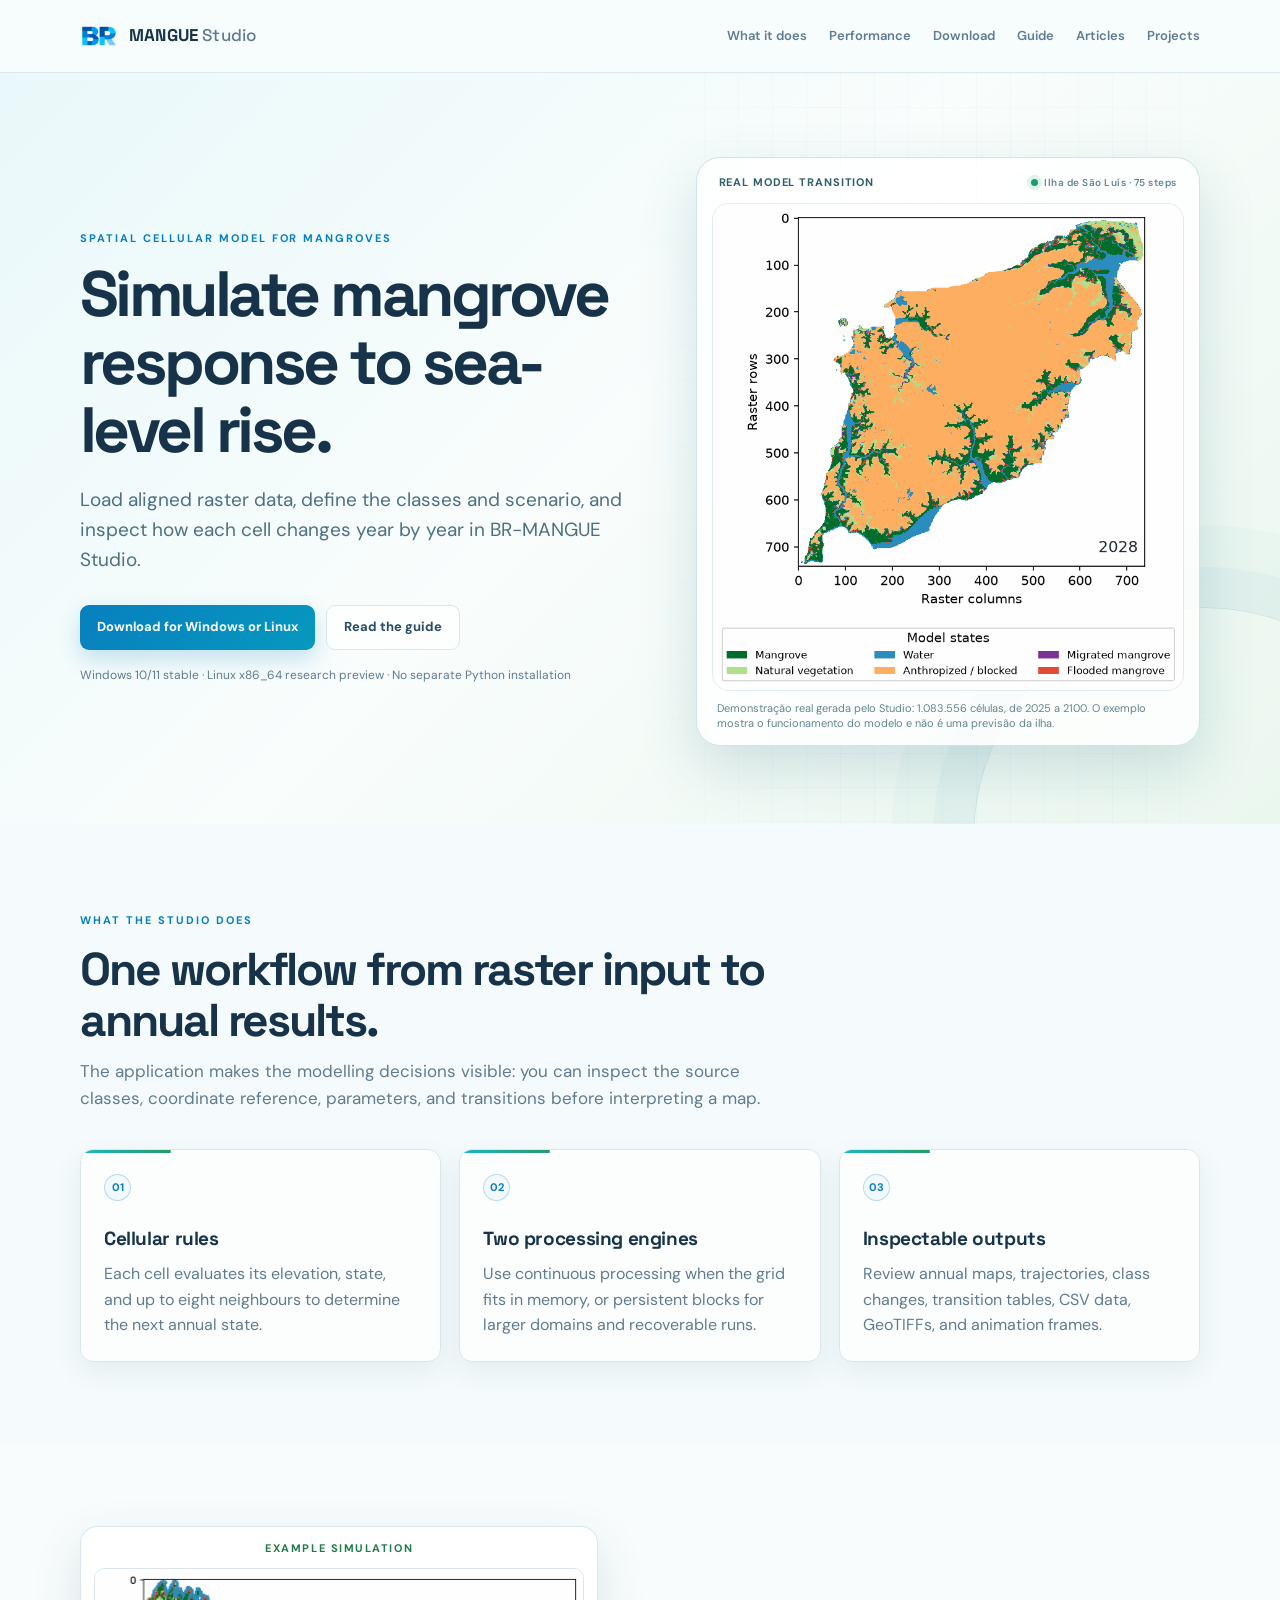
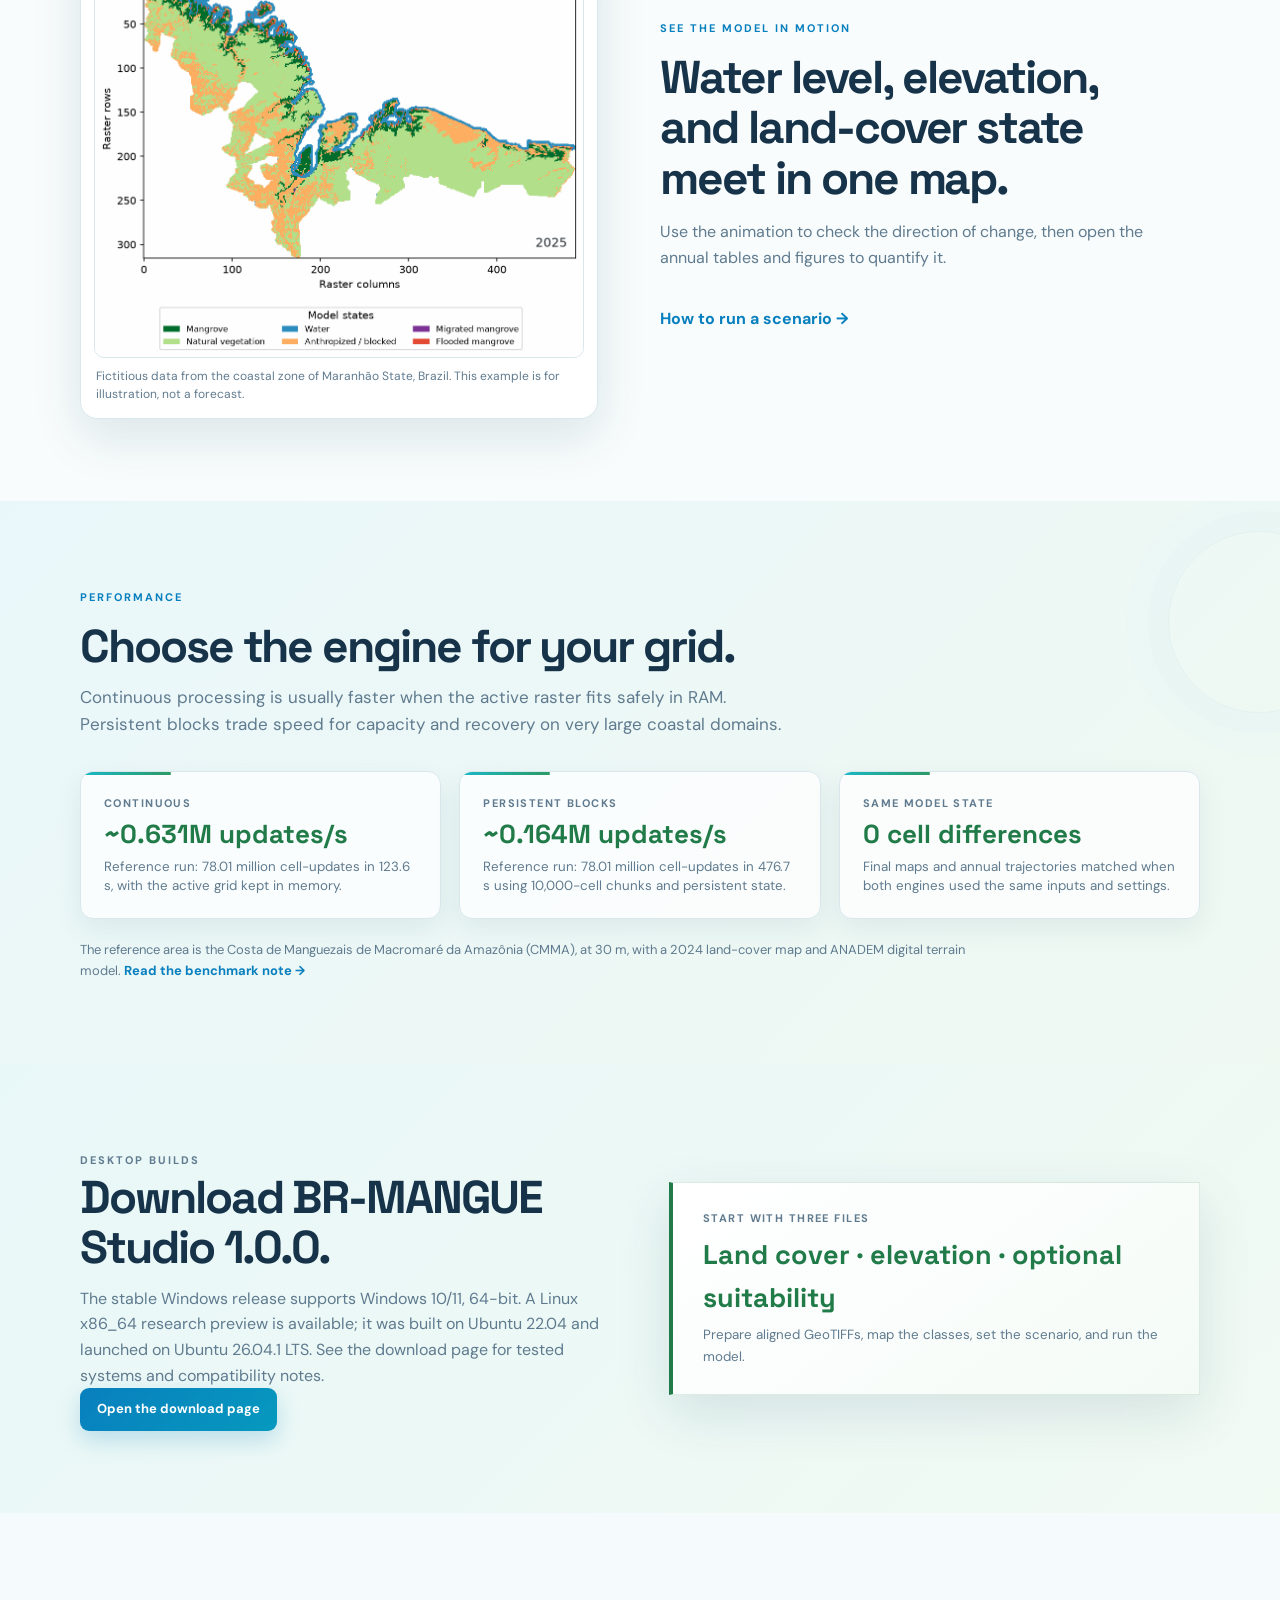
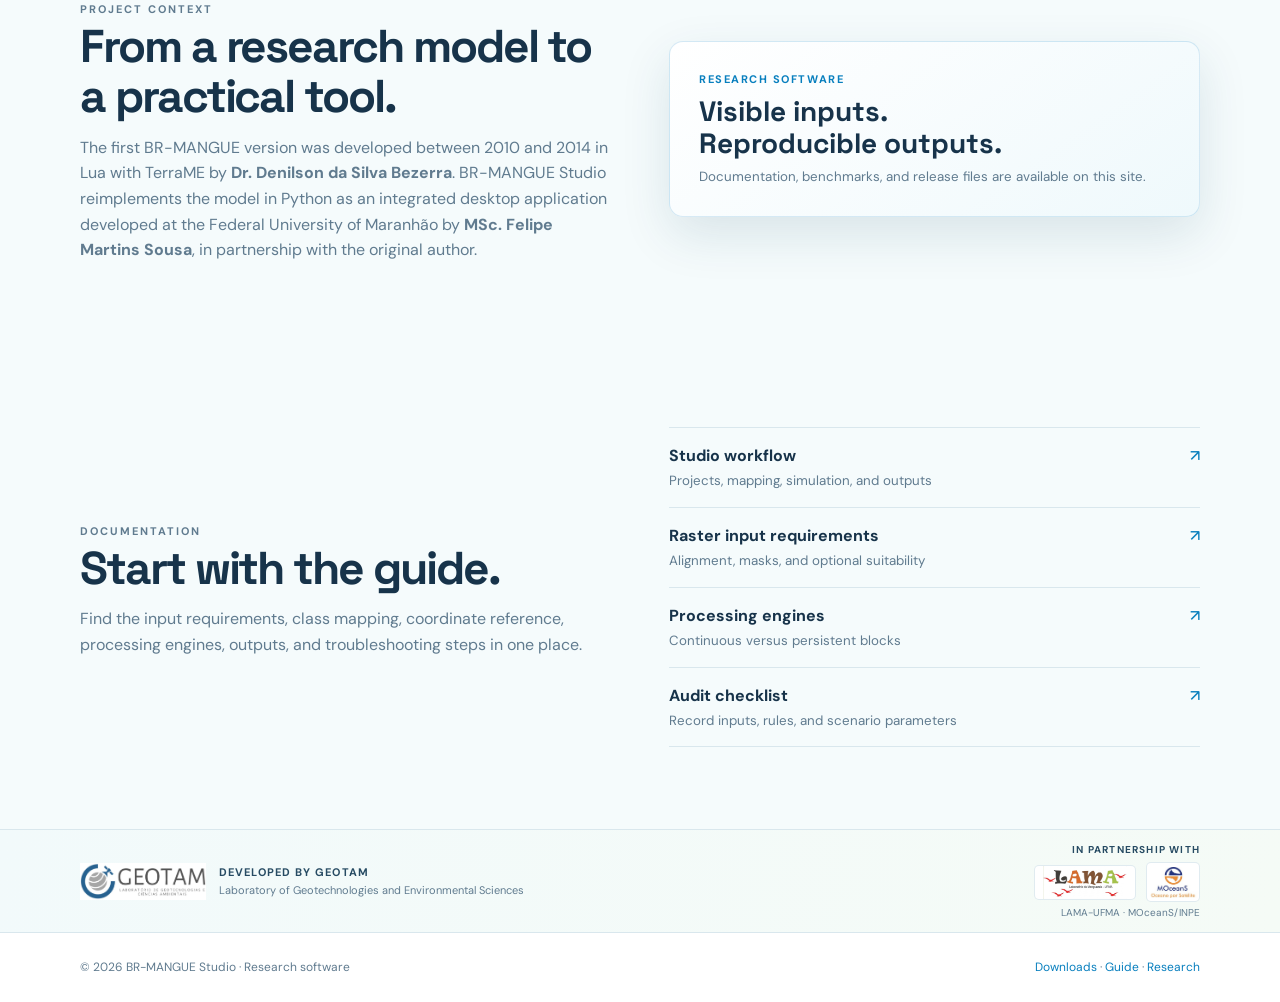
==== commit b2527e29: "Publish Linux desktop preview information" ====
--- a/docs/index.html
+++ b/docs/index.html
@@ -3,7 +3,7 @@
 <head>
   <meta charset="utf-8">
   <meta name="viewport" content="width=device-width, initial-scale=1">
-  <meta name="description" content="BR-MANGUE Studio is a Windows desktop application for simulating mangrove response to sea-level rise with spatial cellular automata.">
+  <meta name="description" content="BR-MANGUE Studio is a Windows and Linux desktop application for simulating mangrove response to sea-level rise with spatial cellular automata.">
   <title>BR-MANGUE Studio · Coastal cellular modelling</title>
   <link rel="icon" href="assets/BR-MANGUE_BR_icon.png" type="image/png">
   <link rel="stylesheet" href="styles.css">
@@ -34,10 +34,10 @@
           <h1>Simulate mangrove response to sea-level rise.</h1>
           <p class="lead">Load aligned raster data, define the classes and scenario, and inspect how each cell changes year by year in BR-MANGUE Studio.</p>
           <div class="hero-actions">
-            <a class="button primary" href="downloads.html">Download 1.0.0 for Windows</a>
+            <a class="button primary" href="downloads.html">Download for Windows or Linux</a>
             <a class="button secondary" href="guide.html">Read the guide</a>
           </div>
-          <p class="version-note">Windows 10/11 · 64-bit · Python desktop application · No separate Python installation</p>
+          <p class="version-note">Windows 10/11 stable · Linux x86_64 research preview · No separate Python installation</p>
         </div>
 
         <div class="hero-scene-wrap">
@@ -90,7 +90,7 @@
 
     <section id="download" class="section download-band">
       <div class="container split">
-        <div><p class="eyebrow">Current release</p><h2>Download BR-MANGUE Studio 1.0.0.</h2><p>Windows 10 and Windows 11, 64-bit. The executable includes the Python runtime and required libraries. macOS and Linux builds are not available yet.</p><a class="button primary" href="downloads.html">Open the download page</a></div>
+        <div><p class="eyebrow">Desktop builds</p><h2>Download BR-MANGUE Studio 1.0.0.</h2><p>The stable Windows release supports Windows 10/11, 64-bit. A Linux x86_64 research preview is available; it was built on Ubuntu 22.04 and launched on Ubuntu 26.04.1 LTS. See the download page for tested systems and compatibility notes.</p><a class="button primary" href="downloads.html">Open the download page</a></div>
         <div class="info-card"><strong>Start with three files</strong><span>Land cover · elevation · optional suitability</span><small>Prepare aligned GeoTIFFs, map the classes, set the scenario, and run the model.</small></div>
       </div>
     </section>
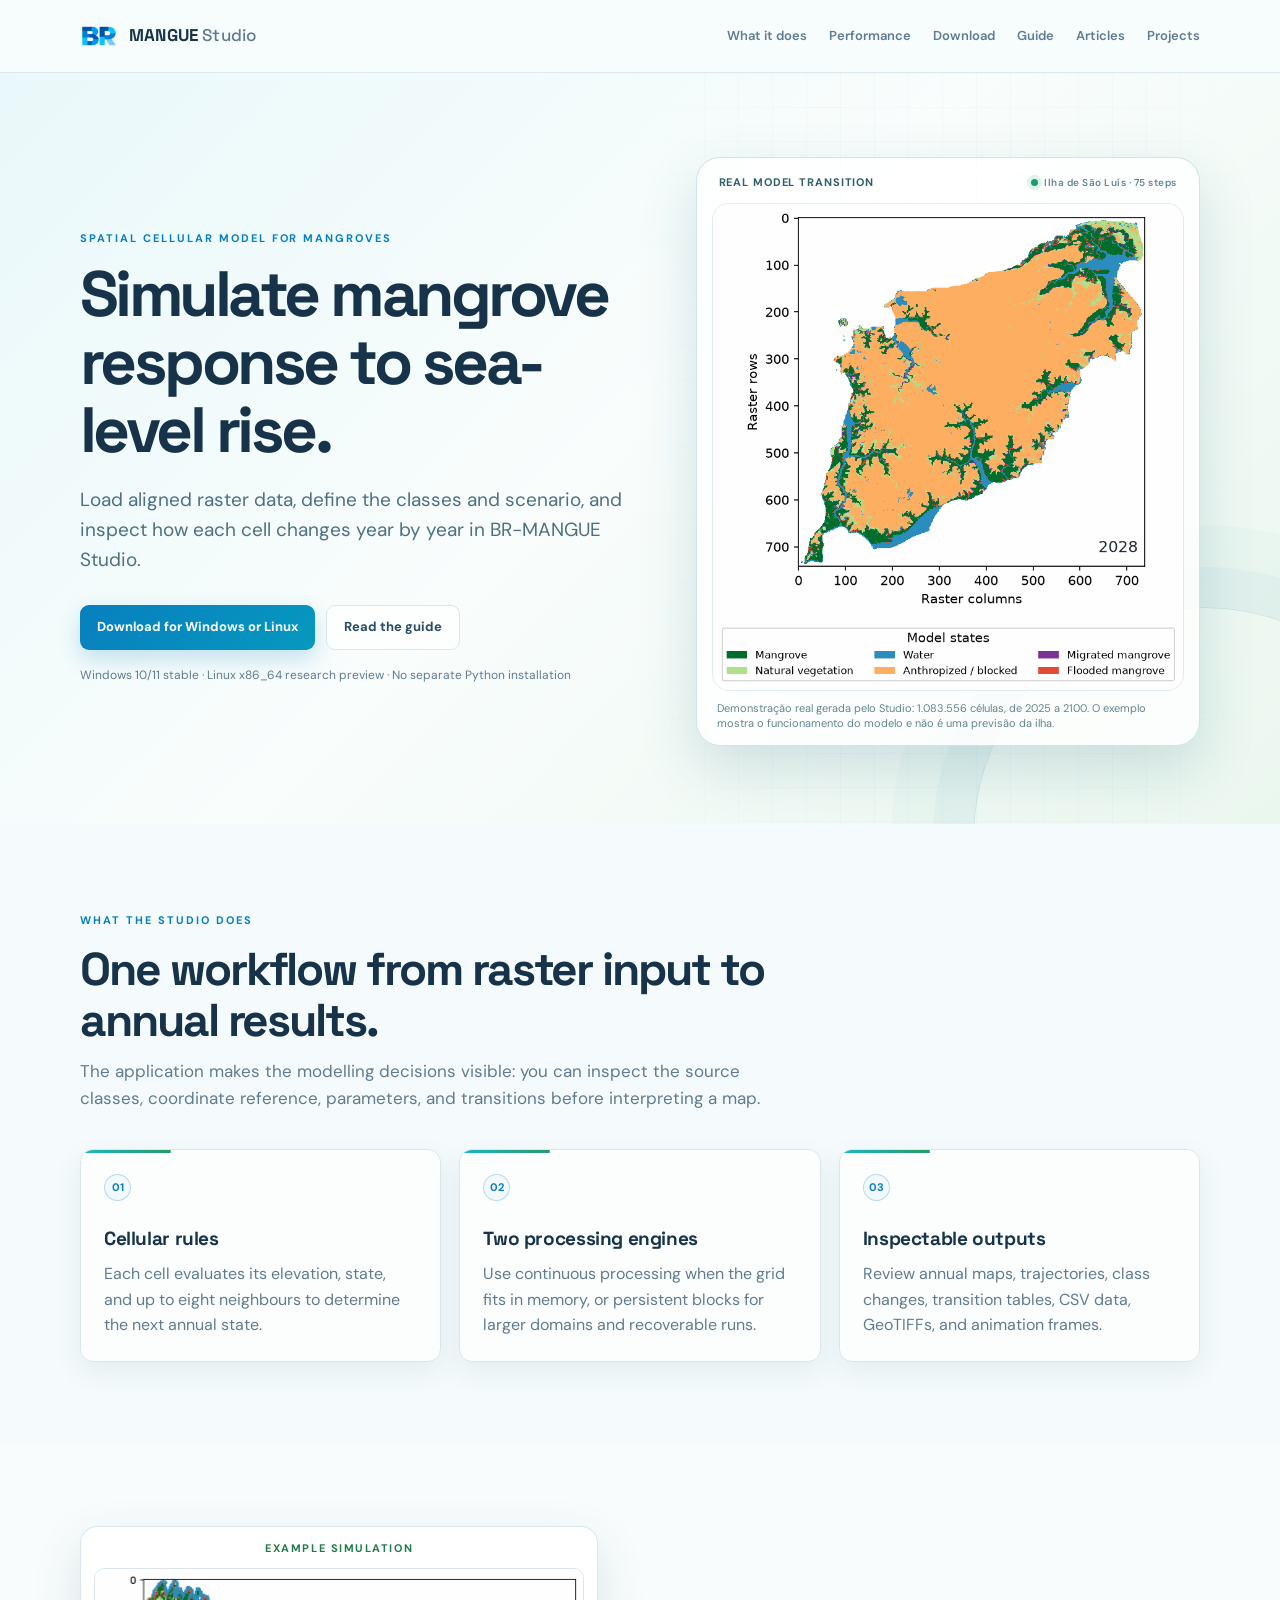
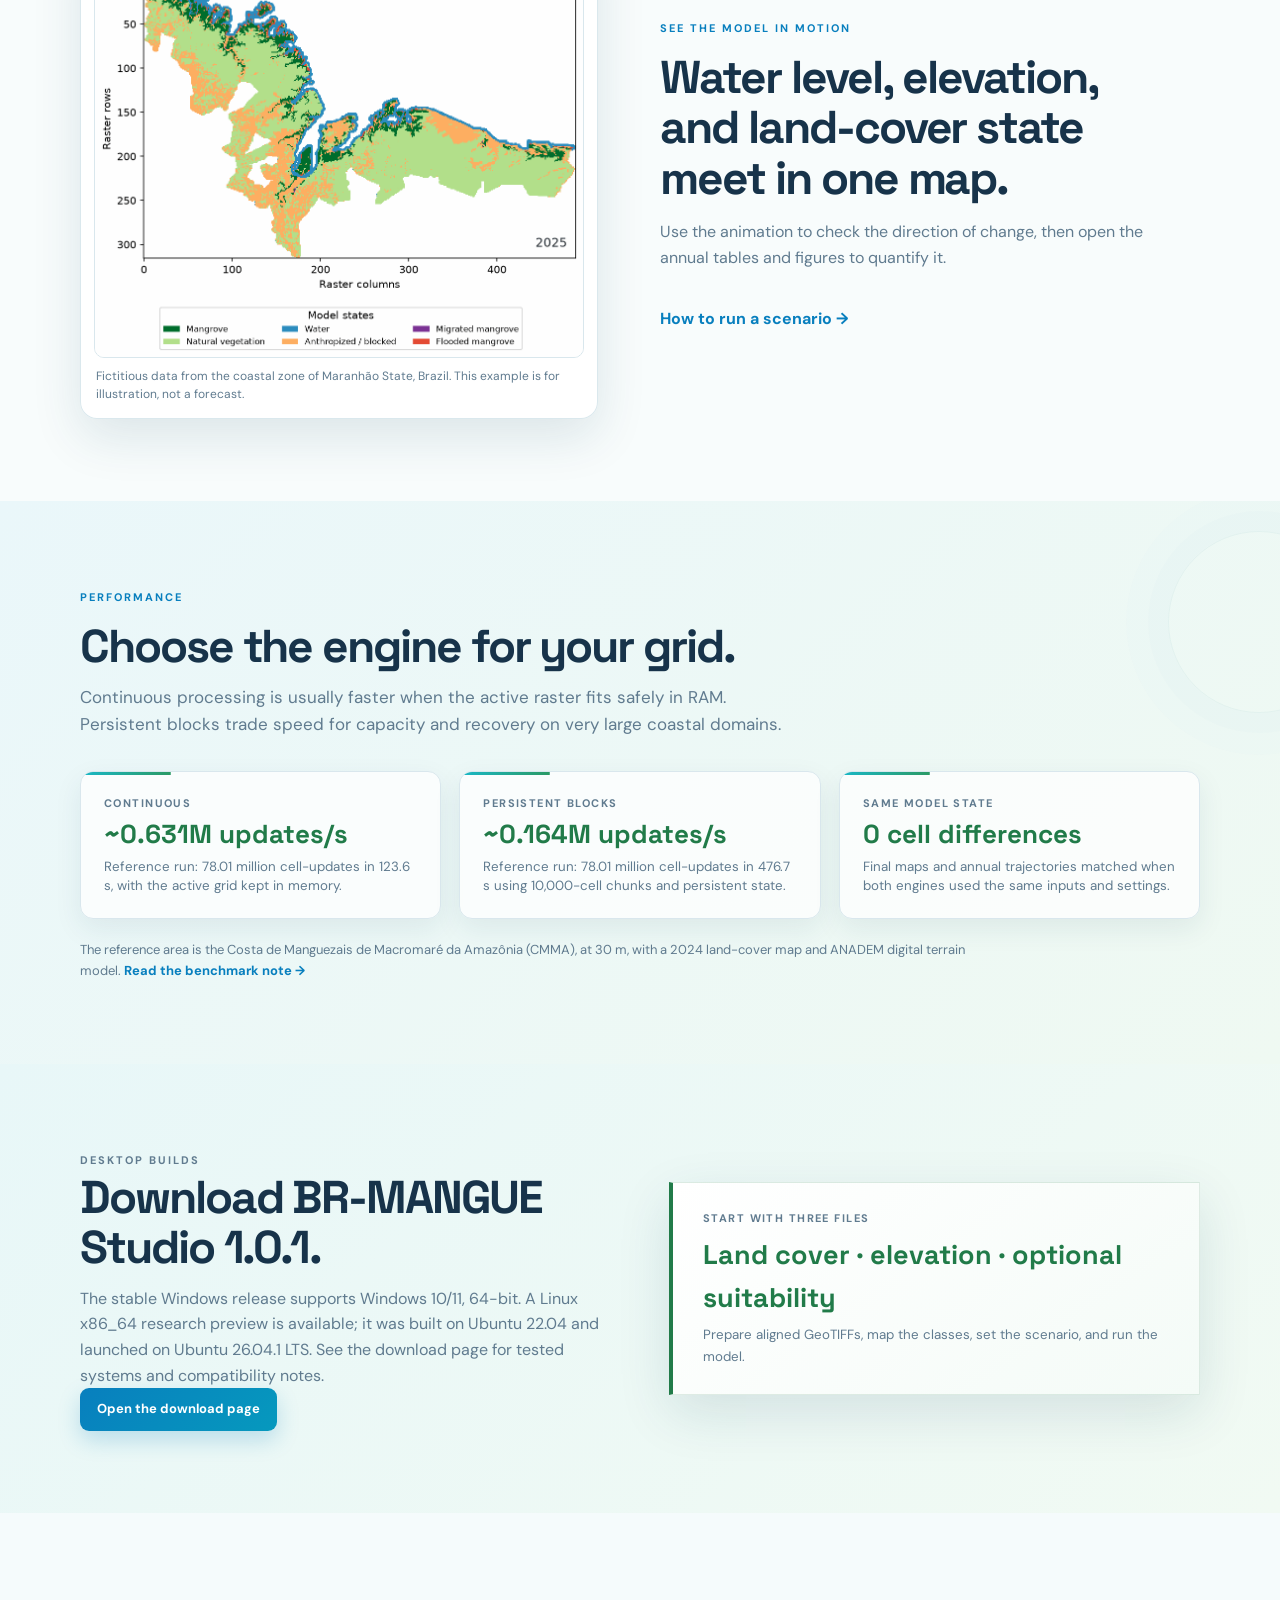
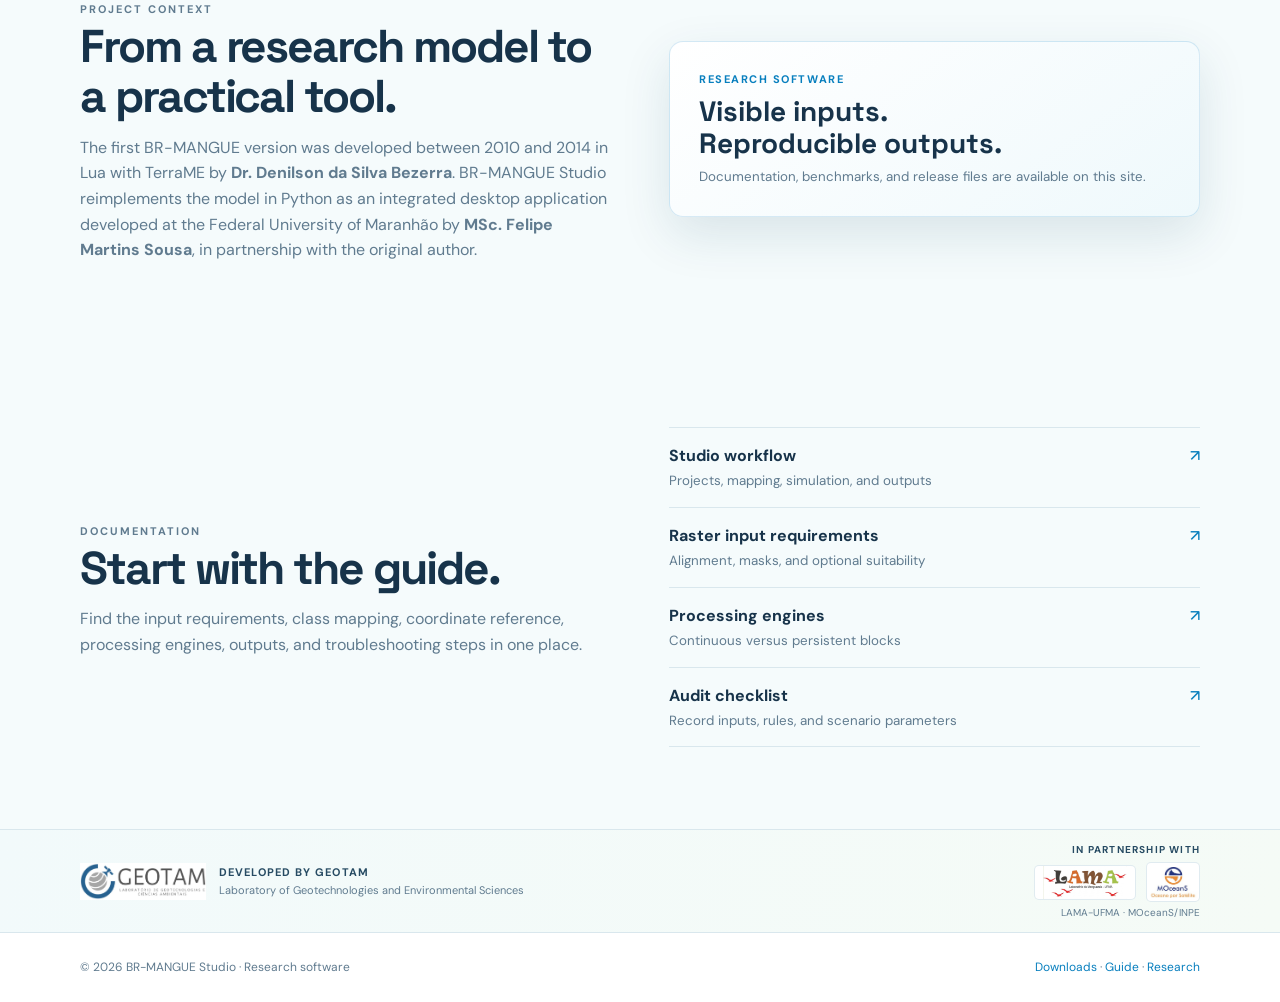
==== commit a75604a7: "docs: publish 1.0.1 download links" ====
--- a/docs/index.html
+++ b/docs/index.html
@@ -90,7 +90,7 @@
 
     <section id="download" class="section download-band">
       <div class="container split">
-        <div><p class="eyebrow">Desktop builds</p><h2>Download BR-MANGUE Studio 1.0.0.</h2><p>The stable Windows release supports Windows 10/11, 64-bit. A Linux x86_64 research preview is available; it was built on Ubuntu 22.04 and launched on Ubuntu 26.04.1 LTS. See the download page for tested systems and compatibility notes.</p><a class="button primary" href="downloads.html">Open the download page</a></div>
+        <div><p class="eyebrow">Desktop builds</p><h2>Download BR-MANGUE Studio 1.0.1.</h2><p>The stable Windows release supports Windows 10/11, 64-bit. A Linux x86_64 research preview is available; it was built on Ubuntu 22.04 and launched on Ubuntu 26.04.1 LTS. See the download page for tested systems and compatibility notes.</p><a class="button primary" href="downloads.html">Open the download page</a></div>
         <div class="info-card"><strong>Start with three files</strong><span>Land cover · elevation · optional suitability</span><small>Prepare aligned GeoTIFFs, map the classes, set the scenario, and run the model.</small></div>
       </div>
     </section>
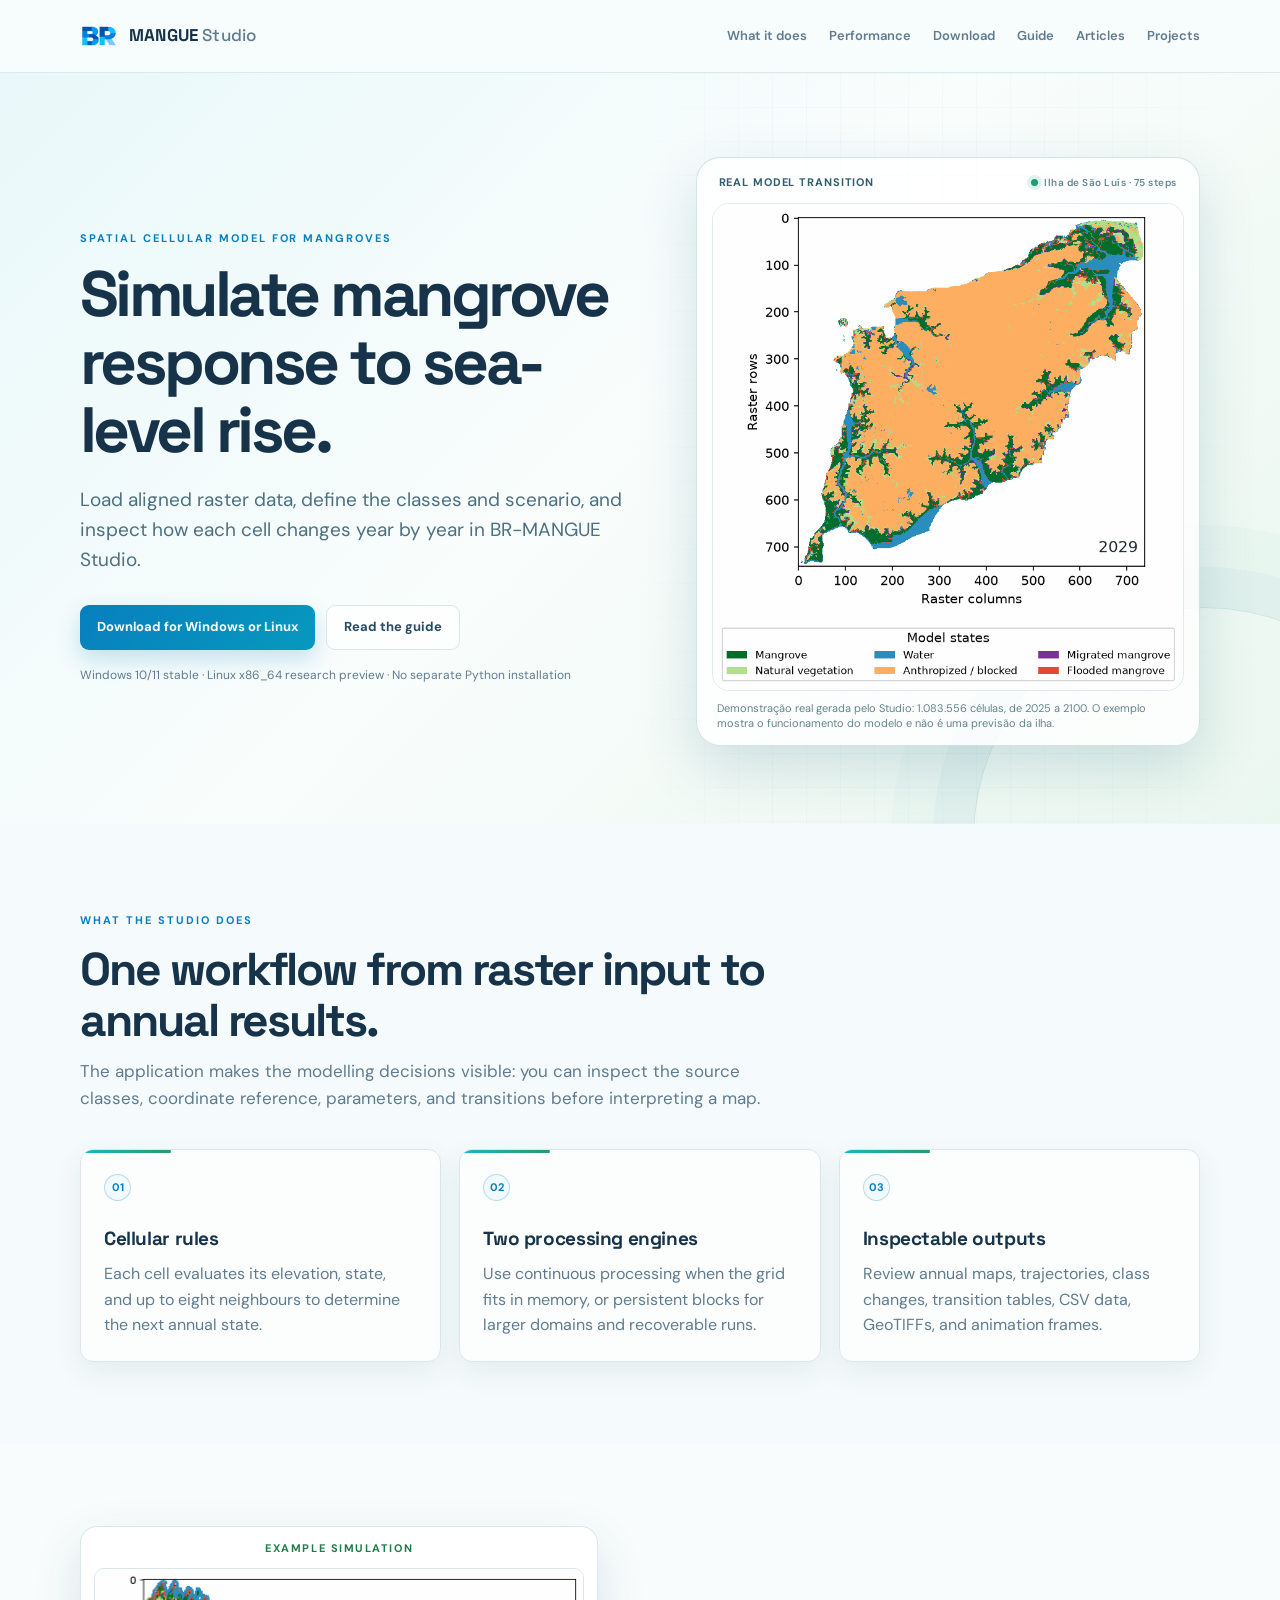
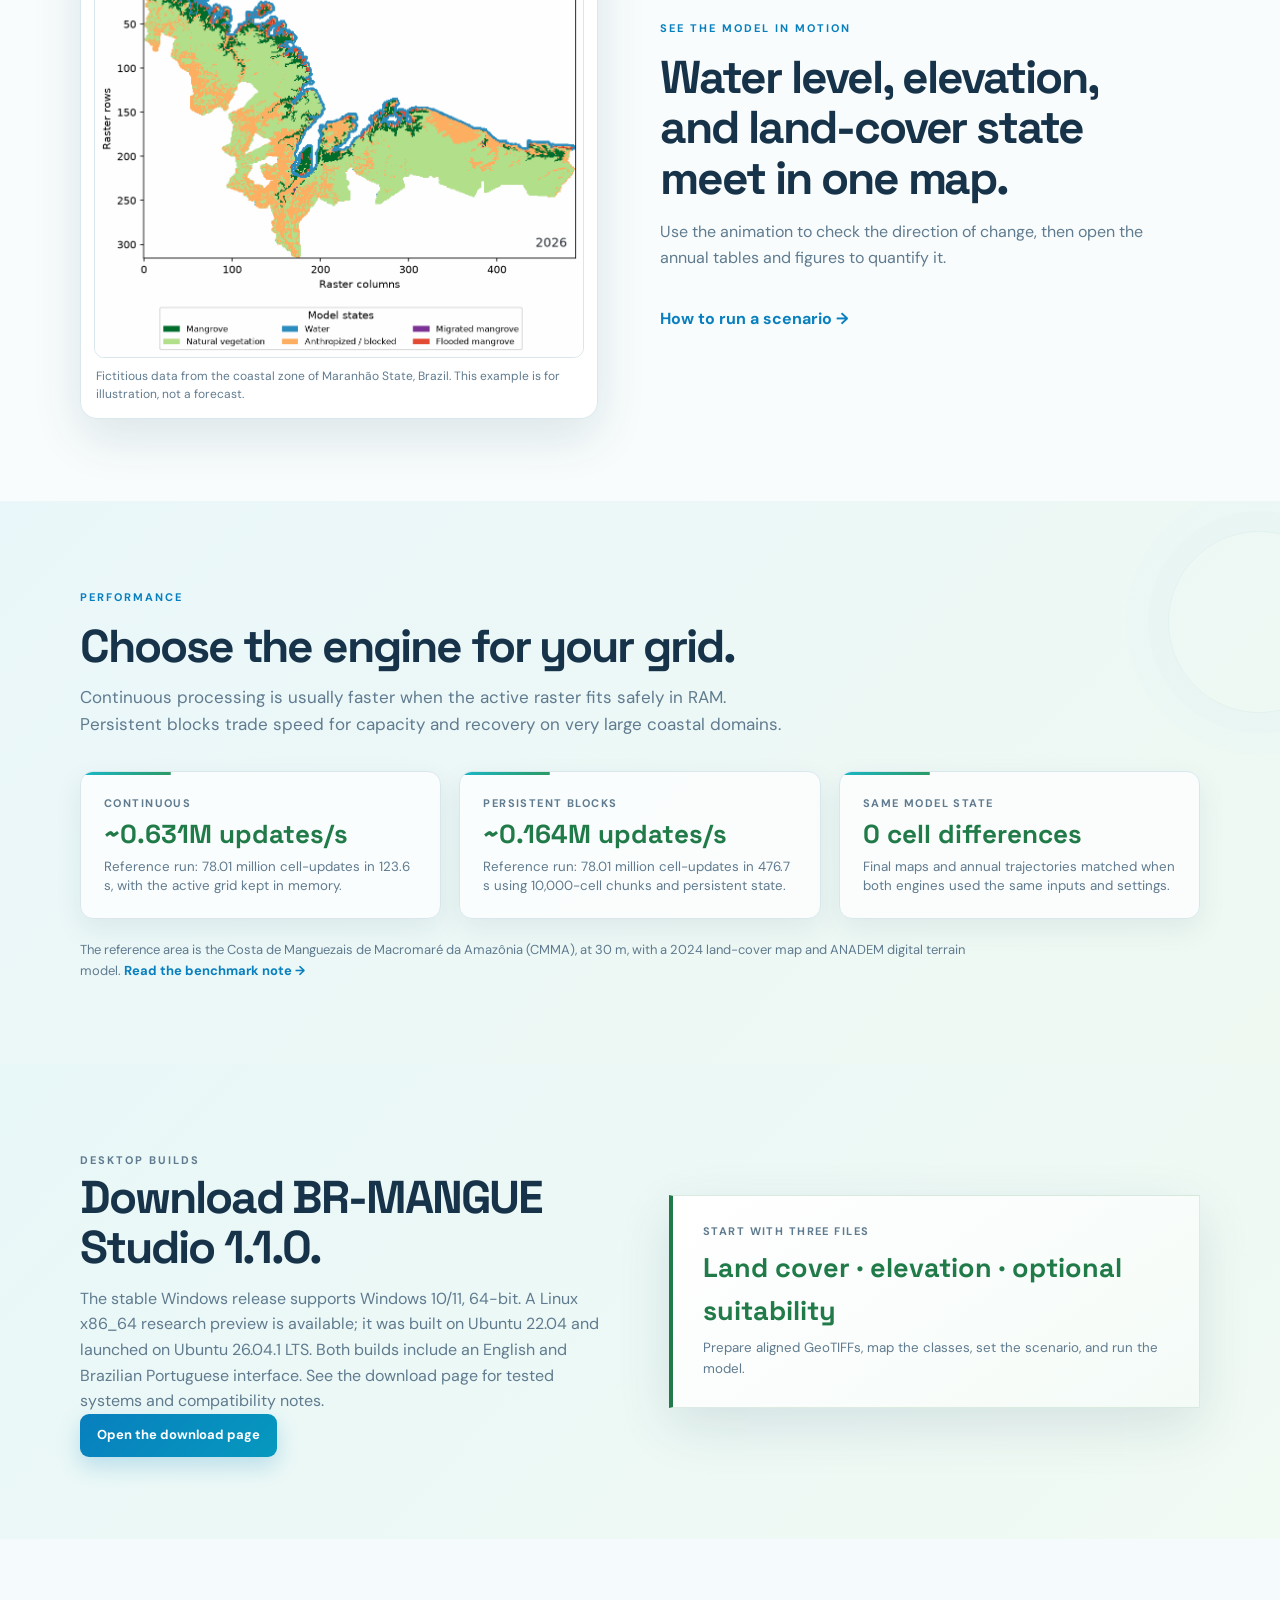
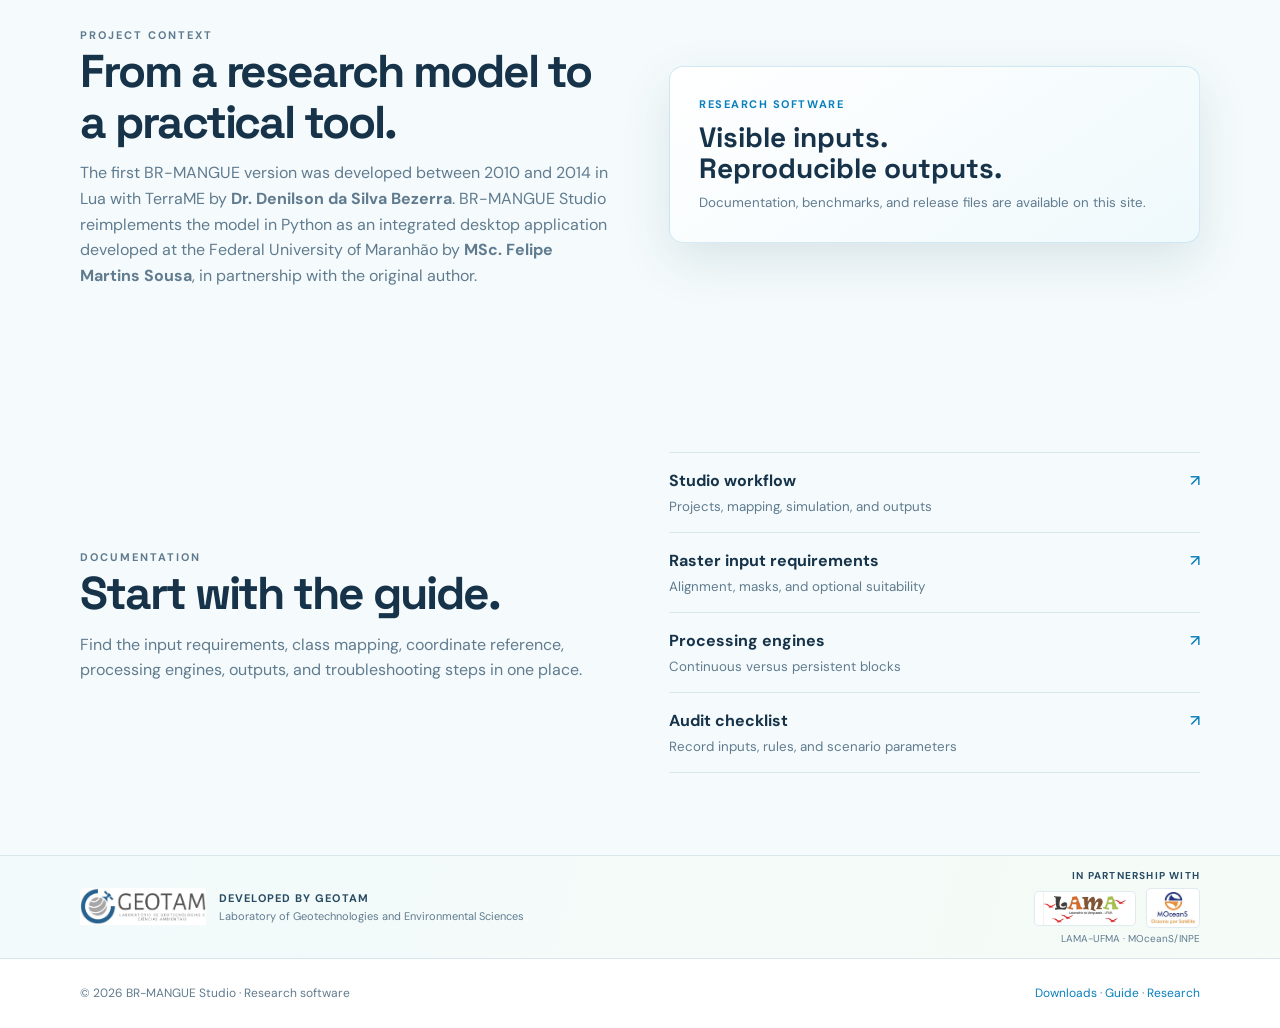
==== commit 131ca2de: "Add Brazilian Portuguese interface" ====
--- a/docs/index.html
+++ b/docs/index.html
@@ -90,7 +90,7 @@
 
     <section id="download" class="section download-band">
       <div class="container split">
-        <div><p class="eyebrow">Desktop builds</p><h2>Download BR-MANGUE Studio 1.0.1.</h2><p>The stable Windows release supports Windows 10/11, 64-bit. A Linux x86_64 research preview is available; it was built on Ubuntu 22.04 and launched on Ubuntu 26.04.1 LTS. See the download page for tested systems and compatibility notes.</p><a class="button primary" href="downloads.html">Open the download page</a></div>
+        <div><p class="eyebrow">Desktop builds</p><h2>Download BR-MANGUE Studio 1.1.0.</h2><p>The stable Windows release supports Windows 10/11, 64-bit. A Linux x86_64 research preview is available; it was built on Ubuntu 22.04 and launched on Ubuntu 26.04.1 LTS. Both builds include an English and Brazilian Portuguese interface. See the download page for tested systems and compatibility notes.</p><a class="button primary" href="downloads.html">Open the download page</a></div>
         <div class="info-card"><strong>Start with three files</strong><span>Land cover · elevation · optional suitability</span><small>Prepare aligned GeoTIFFs, map the classes, set the scenario, and run the model.</small></div>
       </div>
     </section>
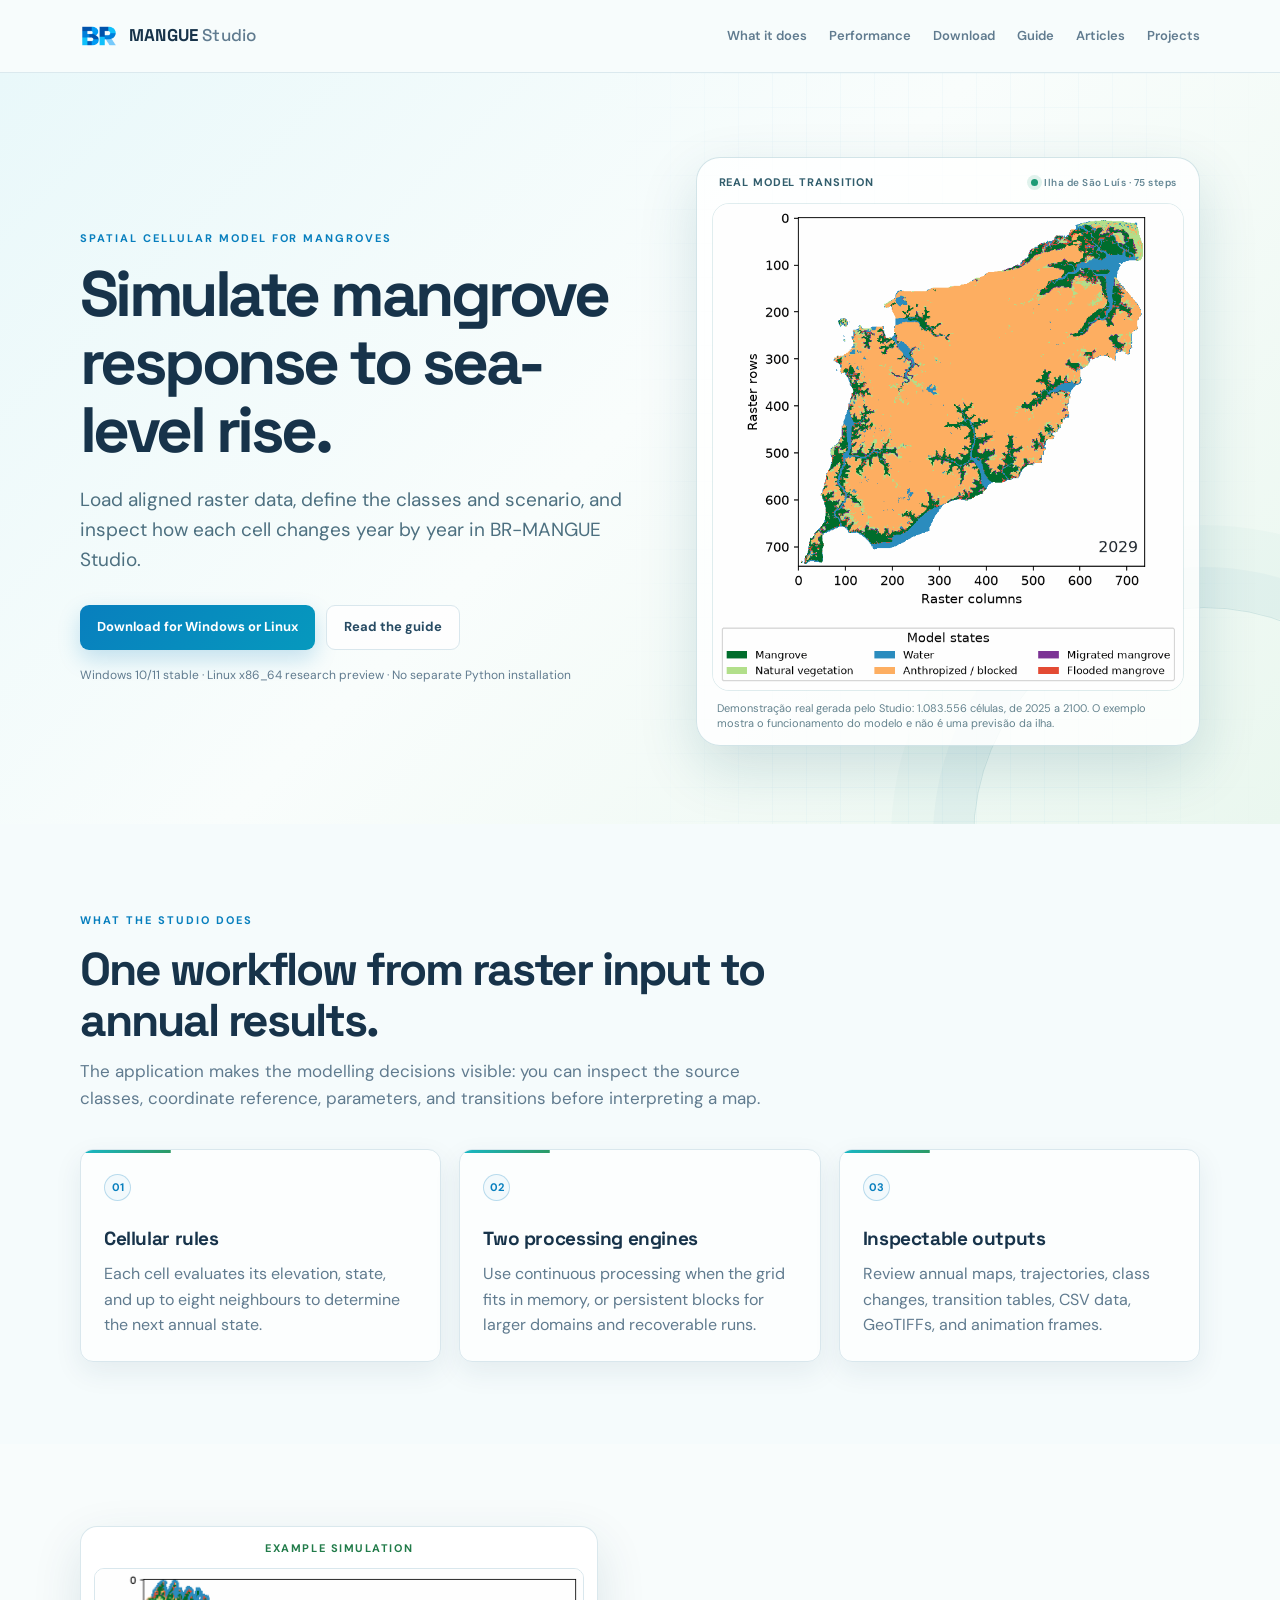
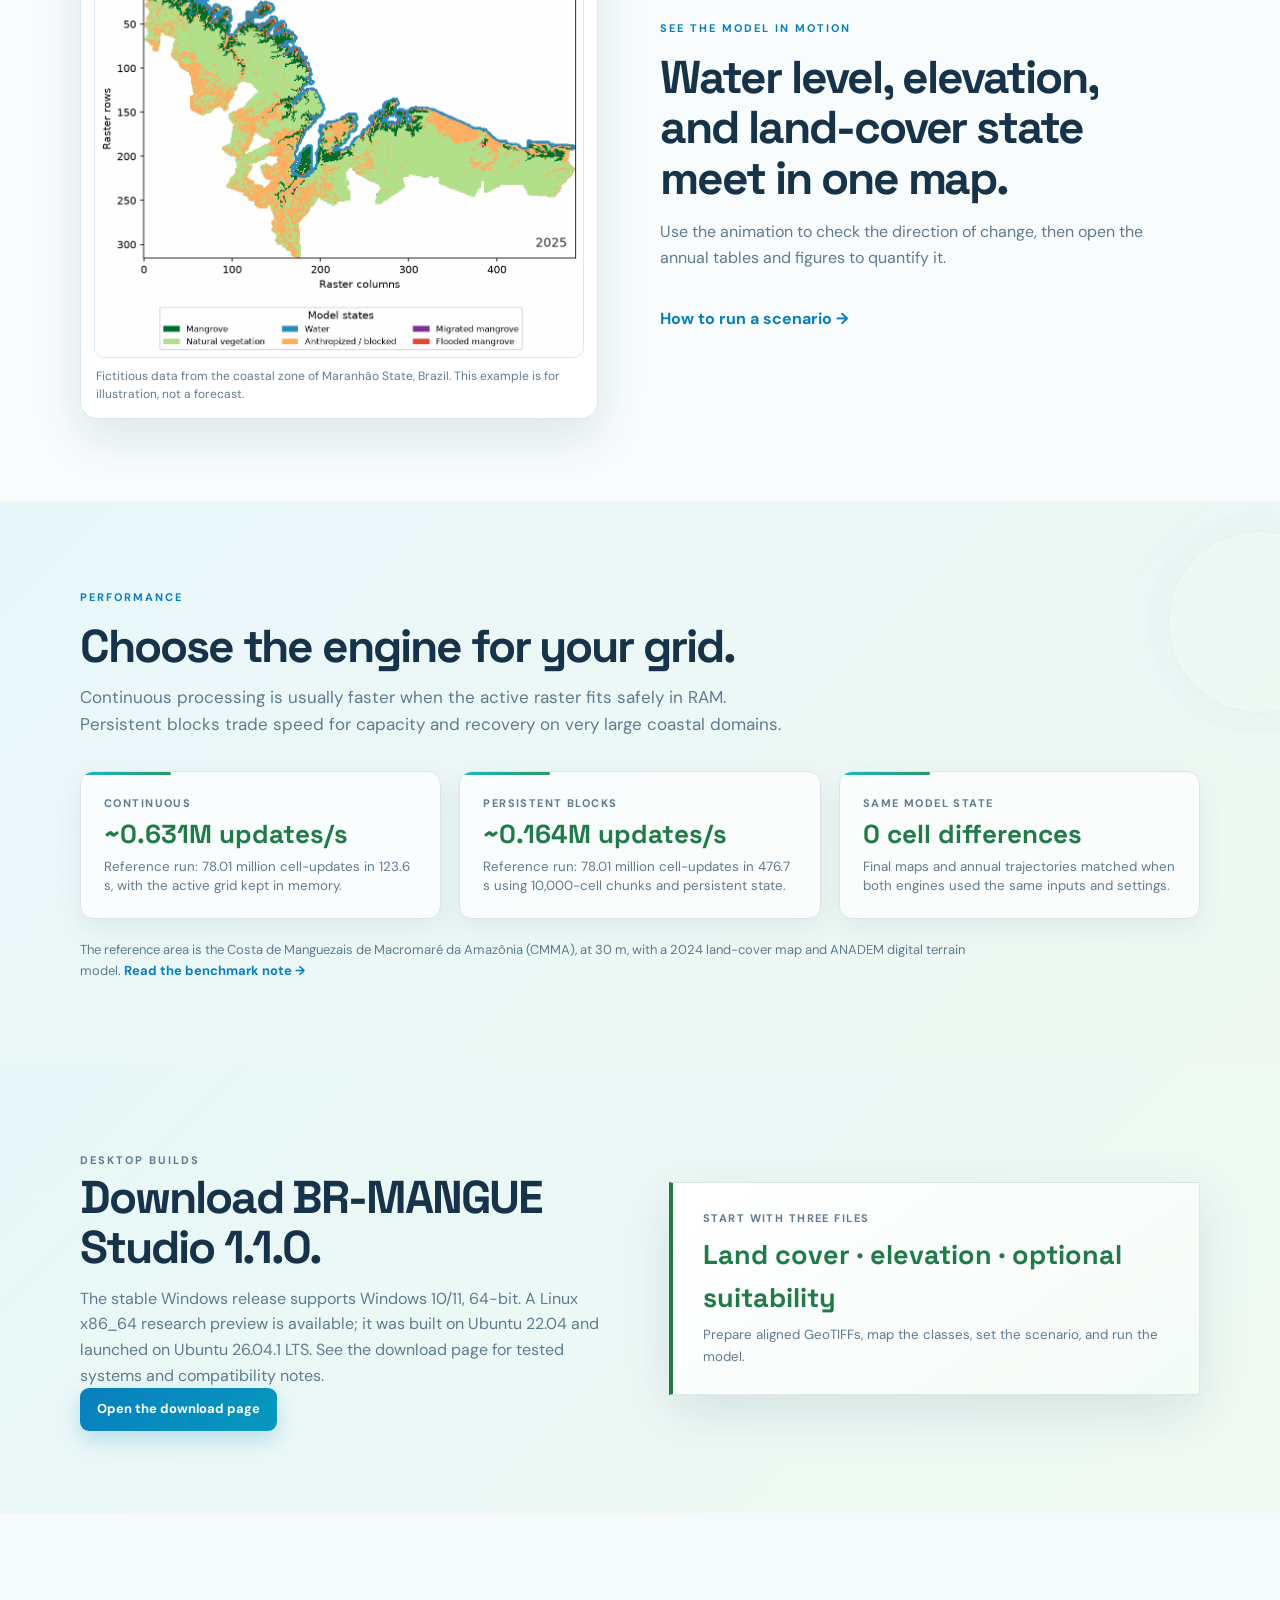
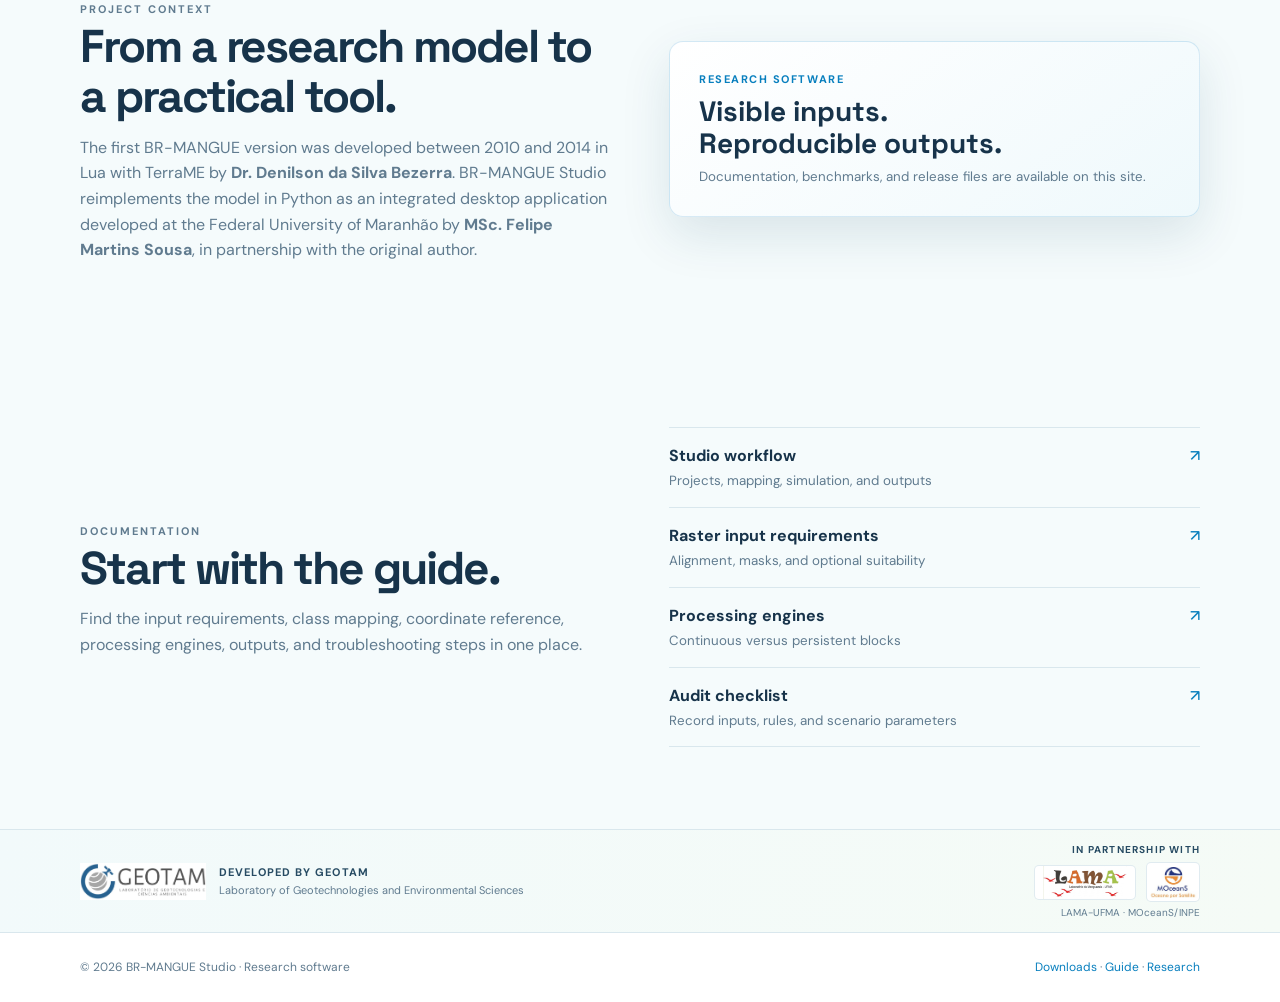
==== commit 7d564d38: "Update site pages for 1.1.0 bilingual release" ====
--- a/docs/index.html
+++ b/docs/index.html
@@ -90,7 +90,7 @@
 
     <section id="download" class="section download-band">
       <div class="container split">
-        <div><p class="eyebrow">Desktop builds</p><h2>Download BR-MANGUE Studio 1.1.0.</h2><p>The stable Windows release supports Windows 10/11, 64-bit. A Linux x86_64 research preview is available; it was built on Ubuntu 22.04 and launched on Ubuntu 26.04.1 LTS. Both builds include an English and Brazilian Portuguese interface. See the download page for tested systems and compatibility notes.</p><a class="button primary" href="downloads.html">Open the download page</a></div>
+        <div><p class="eyebrow">Desktop builds</p><h2>Download BR-MANGUE Studio 1.1.0.</h2><p>The stable Windows release supports Windows 10/11, 64-bit. A Linux x86_64 research preview is available; it was built on Ubuntu 22.04 and launched on Ubuntu 26.04.1 LTS. See the download page for tested systems and compatibility notes.</p><a class="button primary" href="downloads.html">Open the download page</a></div>
         <div class="info-card"><strong>Start with three files</strong><span>Land cover · elevation · optional suitability</span><small>Prepare aligned GeoTIFFs, map the classes, set the scenario, and run the model.</small></div>
       </div>
     </section>
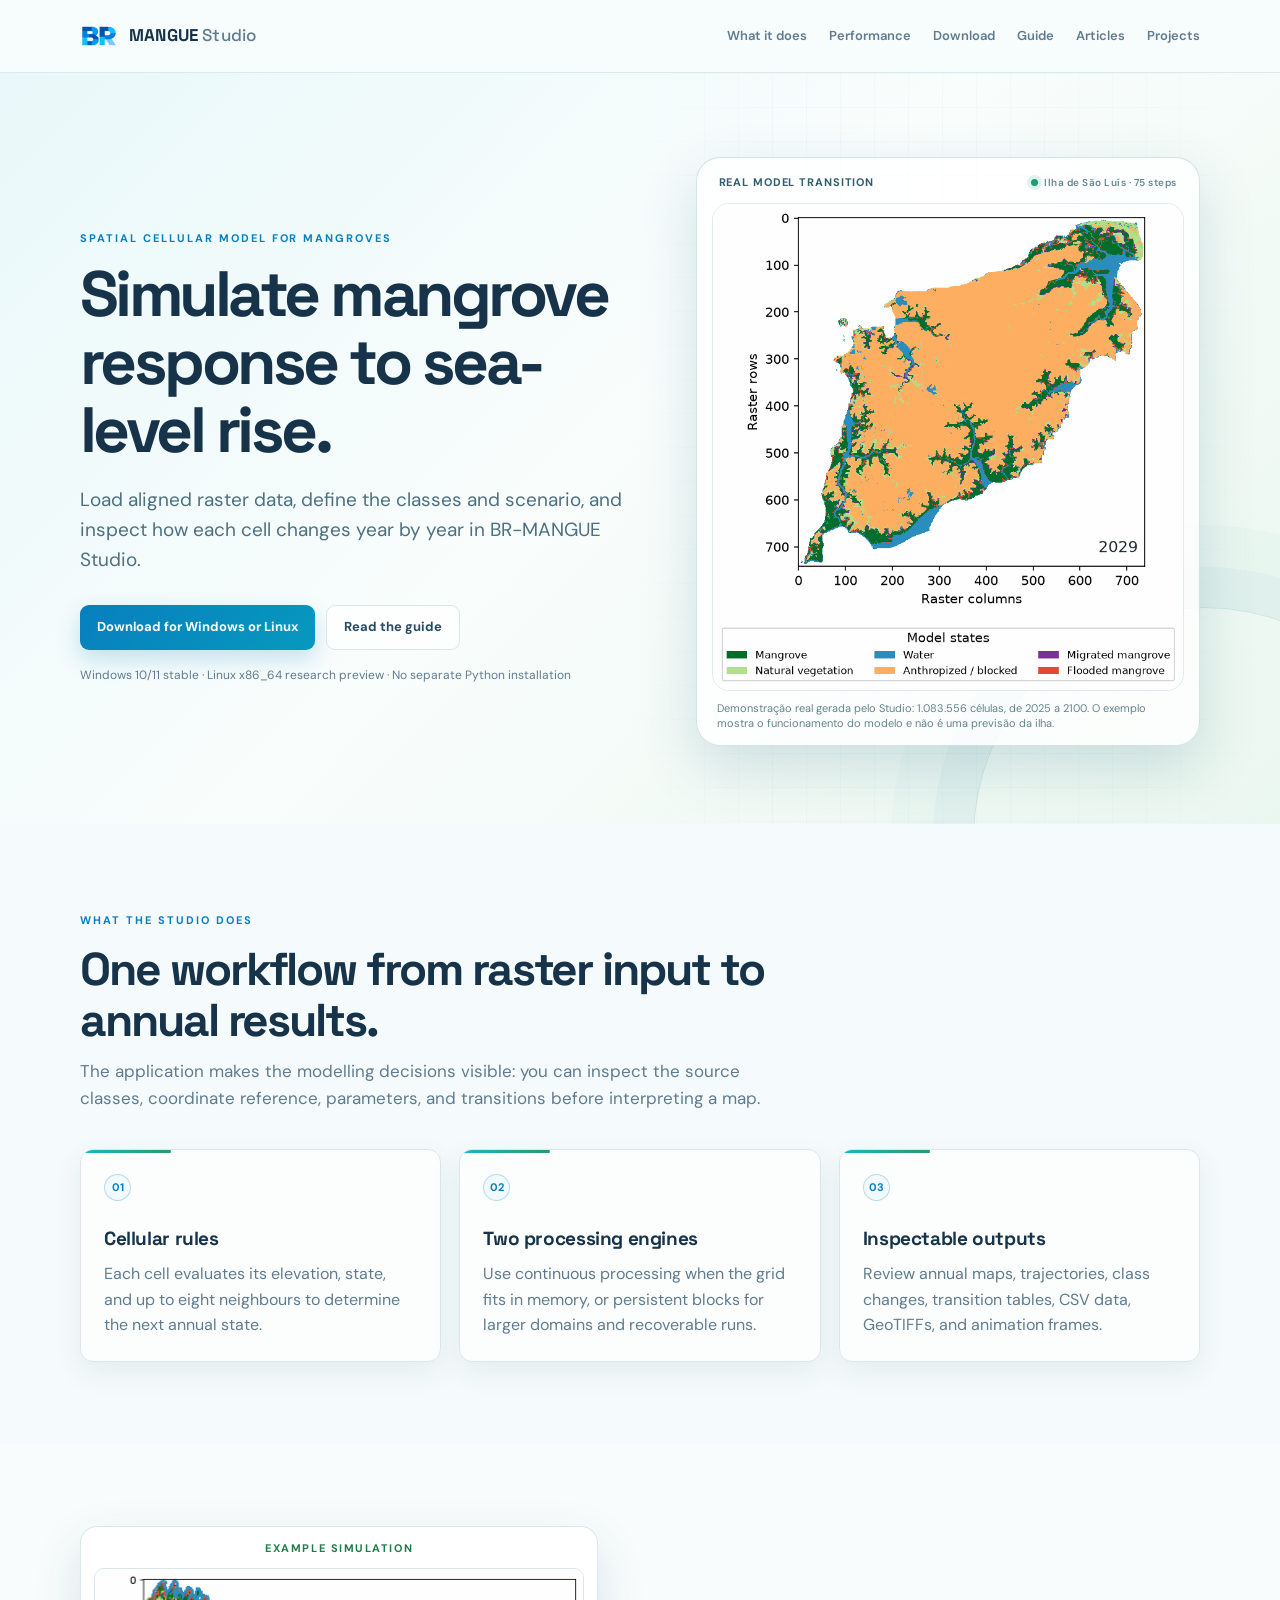
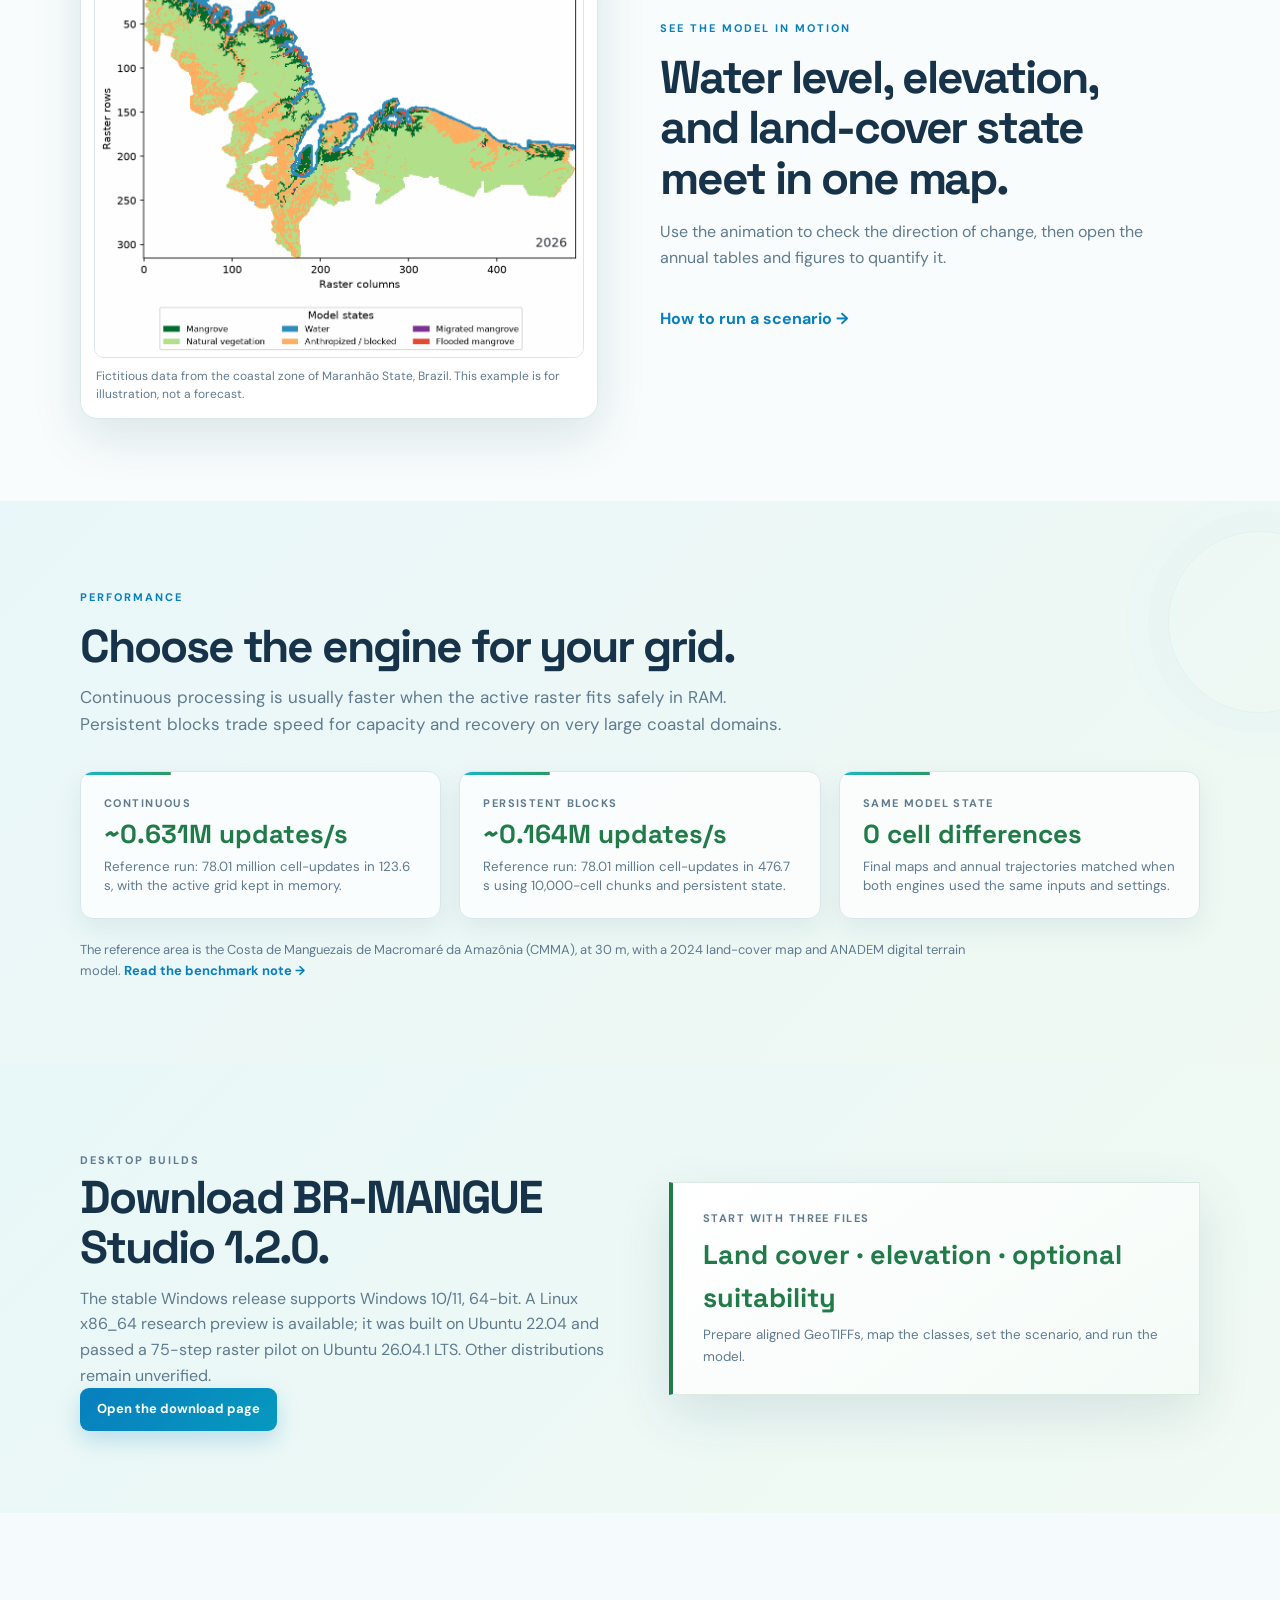
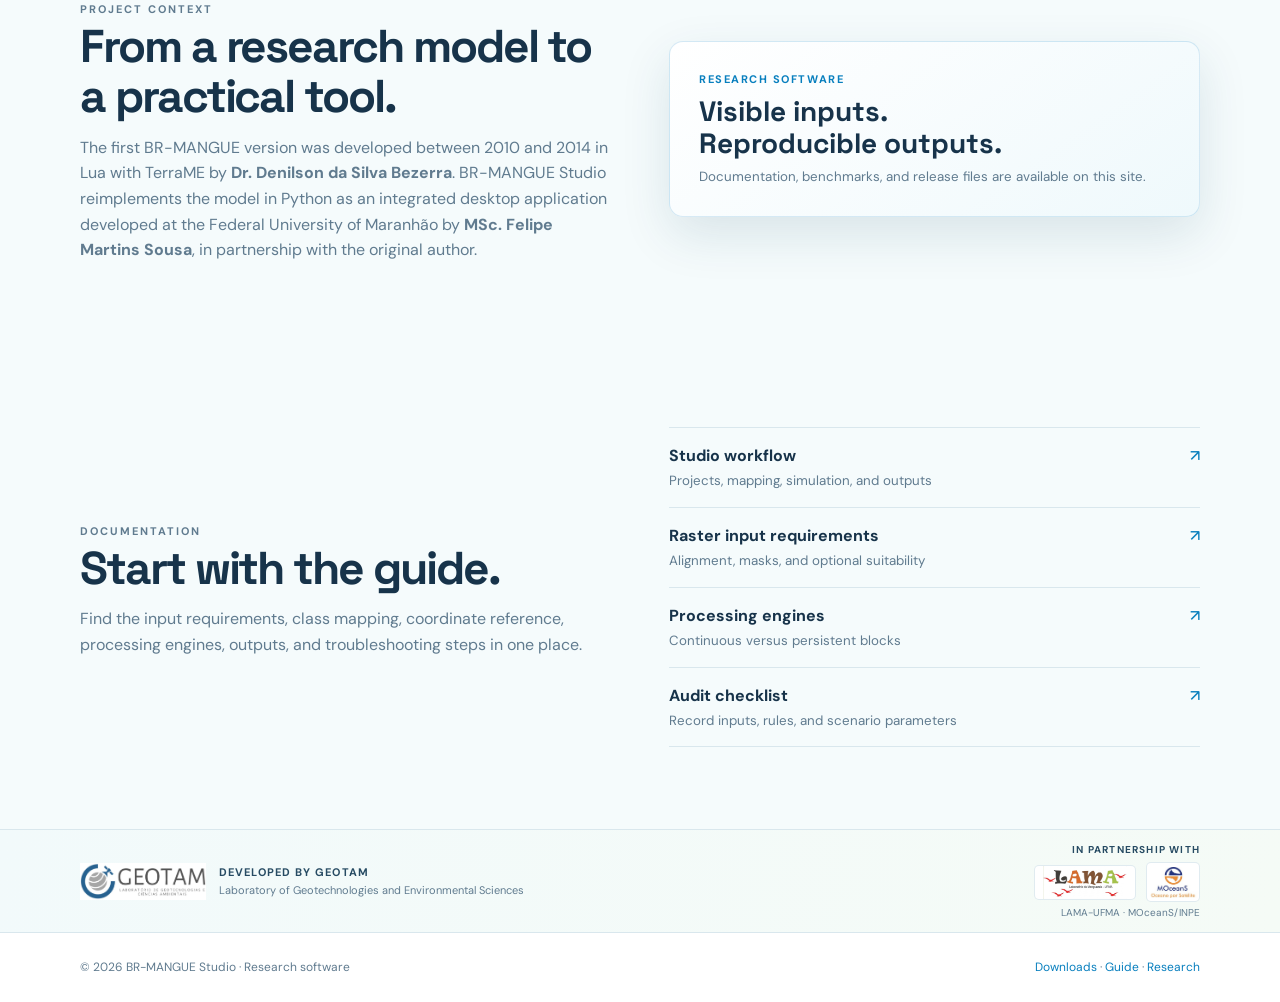
==== commit ec85f5ad: "Update 1.2.0 download pages and checksums" ====
--- a/docs/index.html
+++ b/docs/index.html
@@ -90,7 +90,7 @@
 
     <section id="download" class="section download-band">
       <div class="container split">
-        <div><p class="eyebrow">Desktop builds</p><h2>Download BR-MANGUE Studio 1.1.0.</h2><p>The stable Windows release supports Windows 10/11, 64-bit. A Linux x86_64 research preview is available; it was built on Ubuntu 22.04 and launched on Ubuntu 26.04.1 LTS. See the download page for tested systems and compatibility notes.</p><a class="button primary" href="downloads.html">Open the download page</a></div>
+        <div><p class="eyebrow">Desktop builds</p><h2>Download BR-MANGUE Studio 1.2.0.</h2><p>The stable Windows release supports Windows 10/11, 64-bit. A Linux x86_64 research preview is available; it was built on Ubuntu 22.04 and passed a 75-step raster pilot on Ubuntu 26.04.1 LTS. Other distributions remain unverified.</p><a class="button primary" href="downloads.html">Open the download page</a></div>
         <div class="info-card"><strong>Start with three files</strong><span>Land cover · elevation · optional suitability</span><small>Prepare aligned GeoTIFFs, map the classes, set the scenario, and run the model.</small></div>
       </div>
     </section>
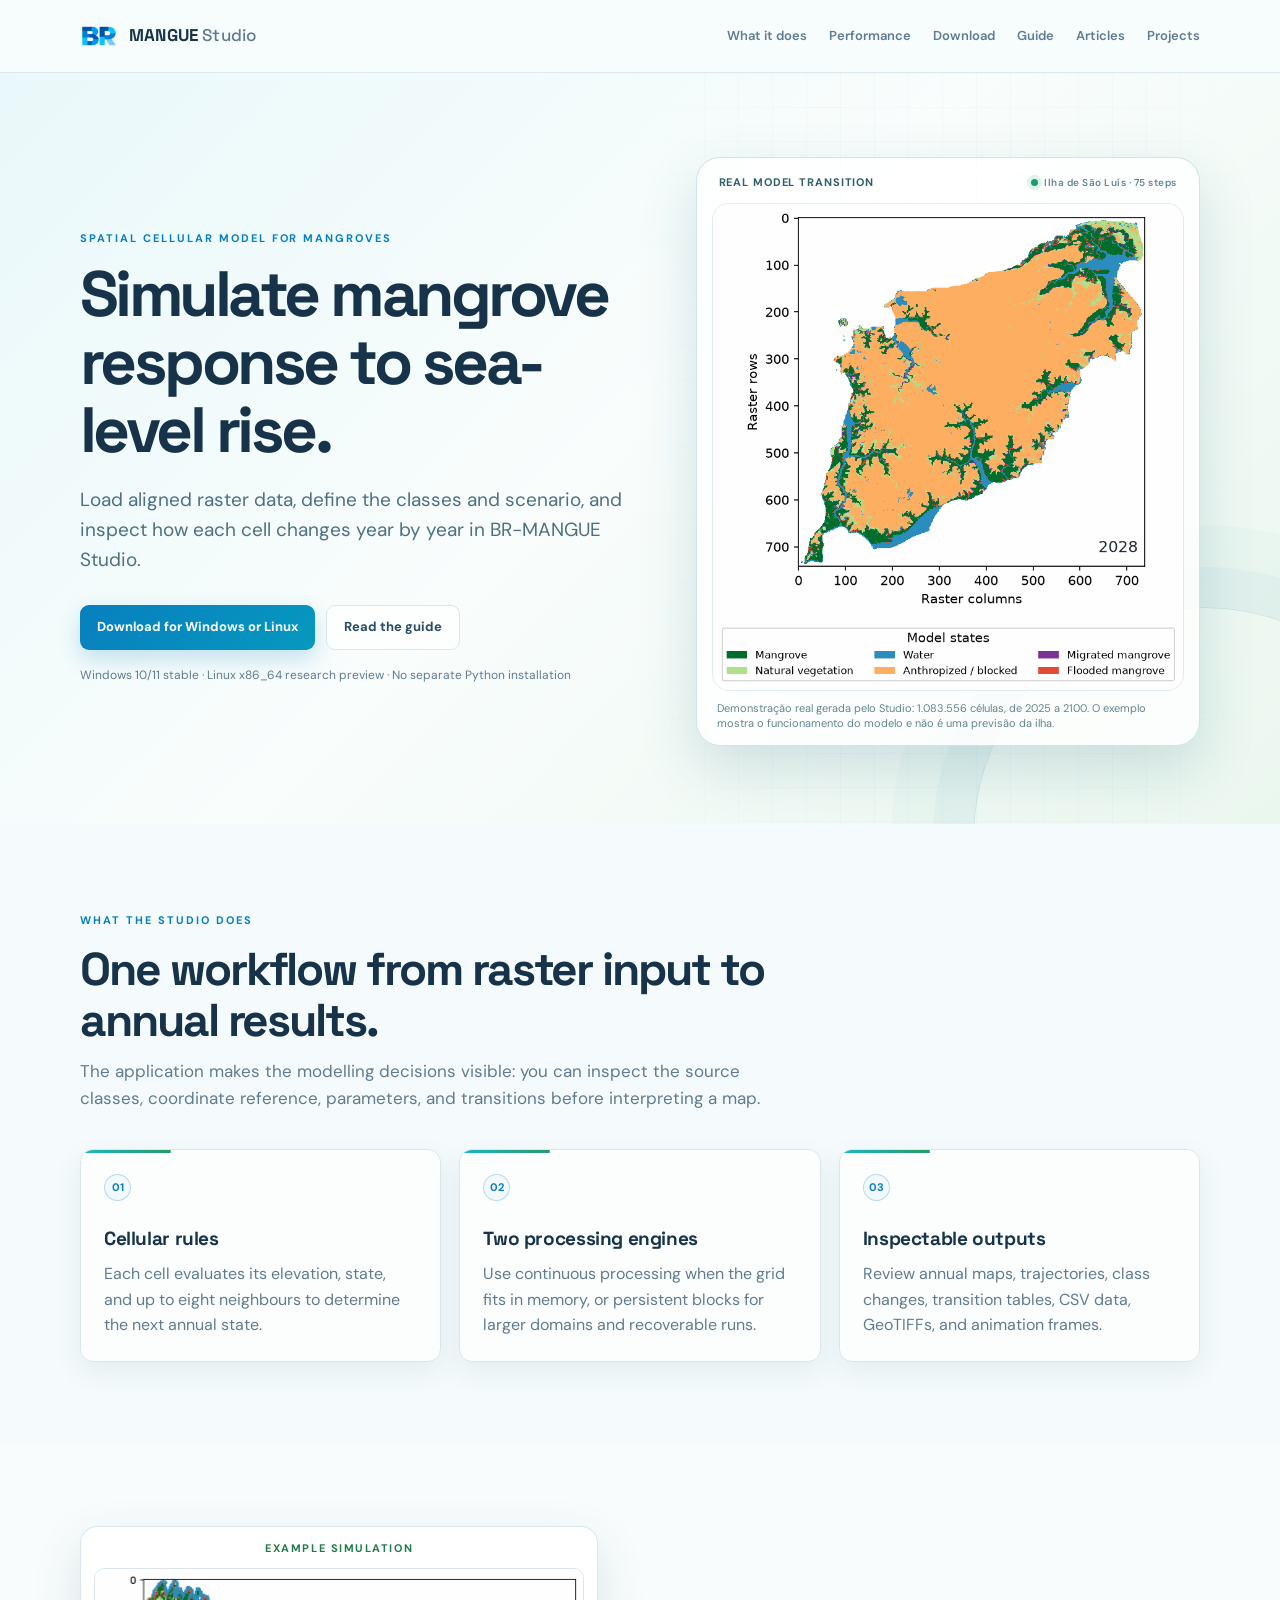
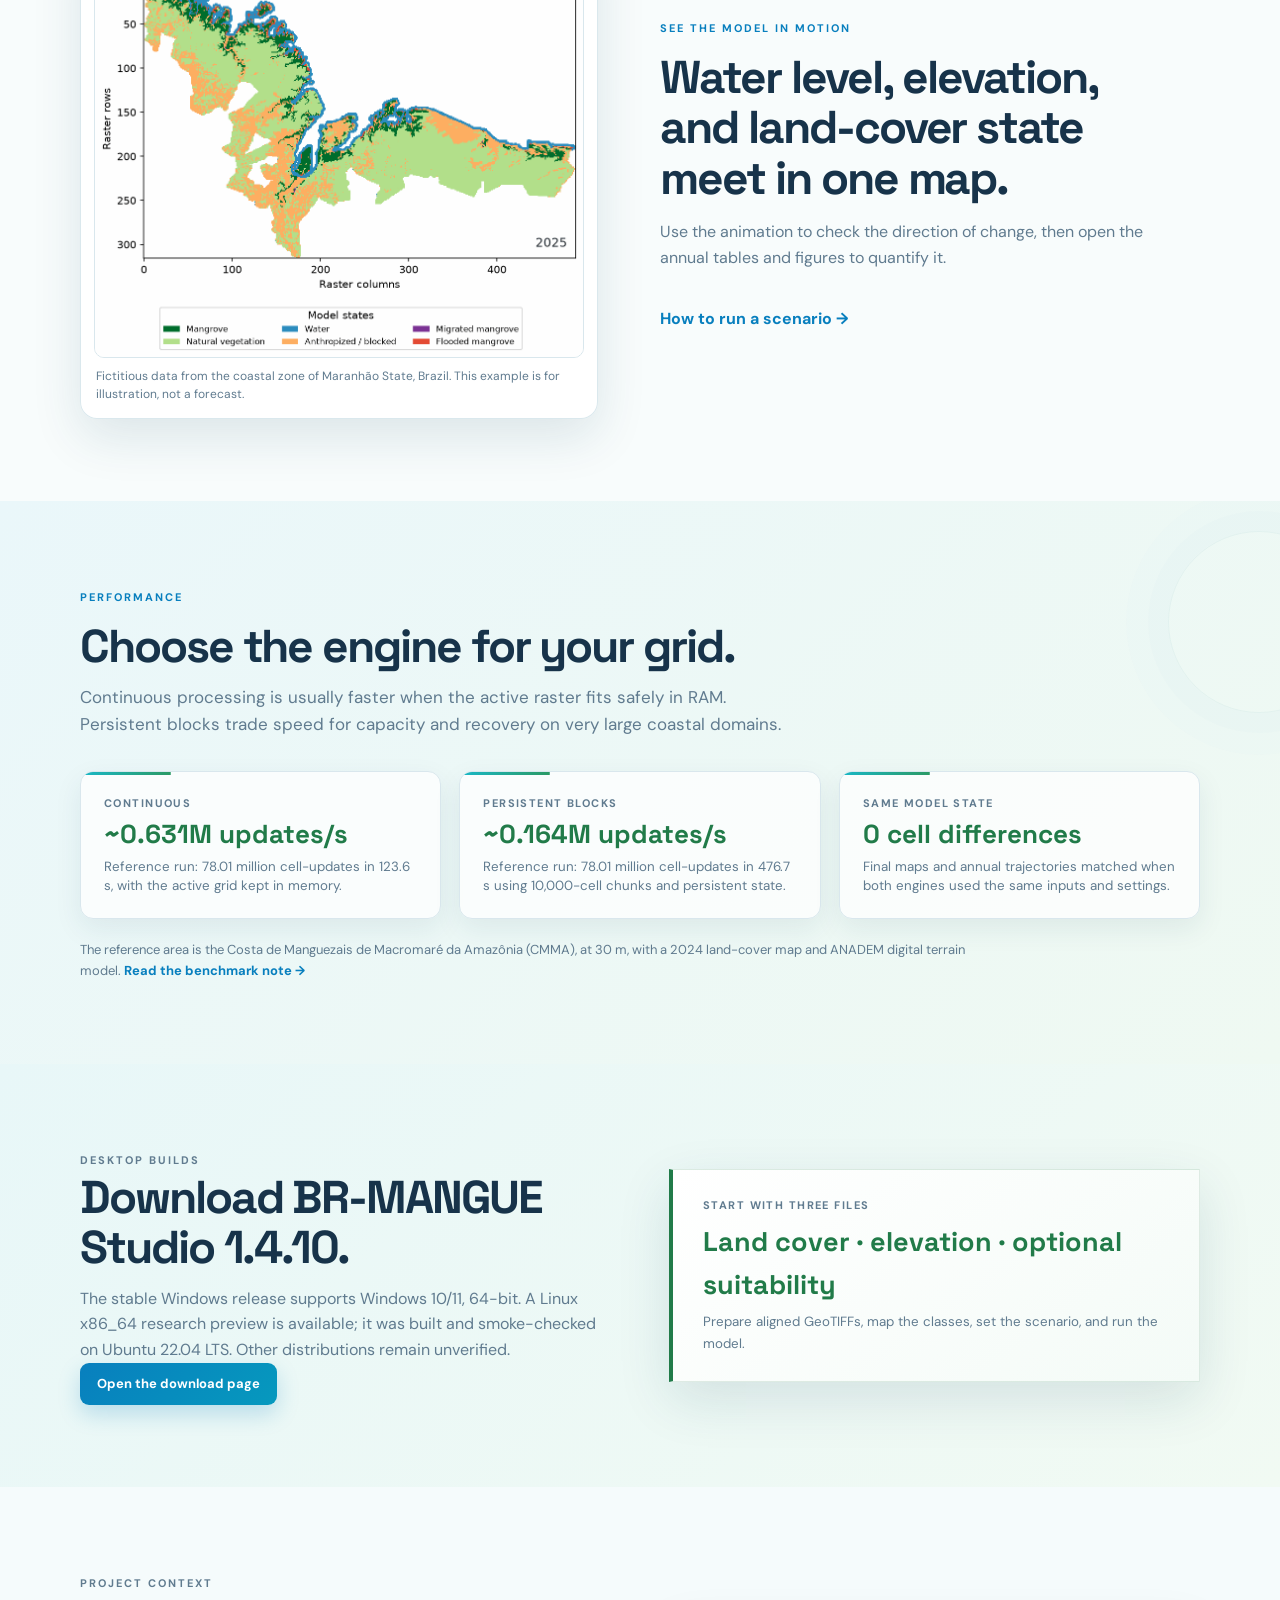
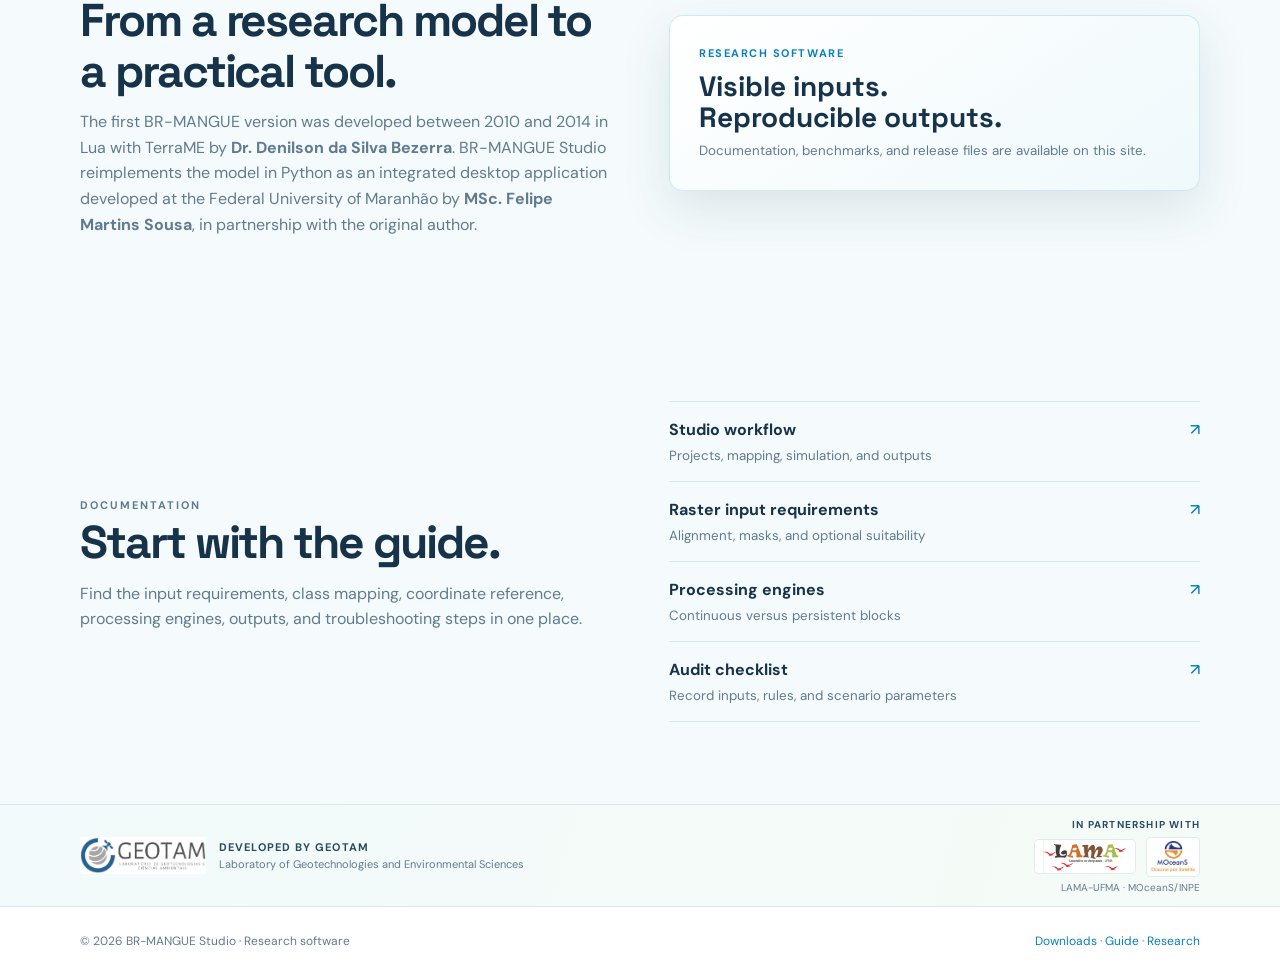
==== commit 358534d0: "Update documentation to BR-MANGUE Studio 1.4.10" ====
--- a/docs/index.html
+++ b/docs/index.html
@@ -90,7 +90,7 @@
 
     <section id="download" class="section download-band">
       <div class="container split">
-        <div><p class="eyebrow">Desktop builds</p><h2>Download BR-MANGUE Studio 1.2.0.</h2><p>The stable Windows release supports Windows 10/11, 64-bit. A Linux x86_64 research preview is available; it was built on Ubuntu 22.04 and passed a 75-step raster pilot on Ubuntu 26.04.1 LTS. Other distributions remain unverified.</p><a class="button primary" href="downloads.html">Open the download page</a></div>
+        <div><p class="eyebrow">Desktop builds</p><h2>Download BR-MANGUE Studio 1.4.10.</h2><p>The stable Windows release supports Windows 10/11, 64-bit. A Linux x86_64 research preview is available; it was built and smoke-checked on Ubuntu 22.04 LTS. Other distributions remain unverified.</p><a class="button primary" href="downloads.html">Open the download page</a></div>
         <div class="info-card"><strong>Start with three files</strong><span>Land cover · elevation · optional suitability</span><small>Prepare aligned GeoTIFFs, map the classes, set the scenario, and run the model.</small></div>
       </div>
     </section>
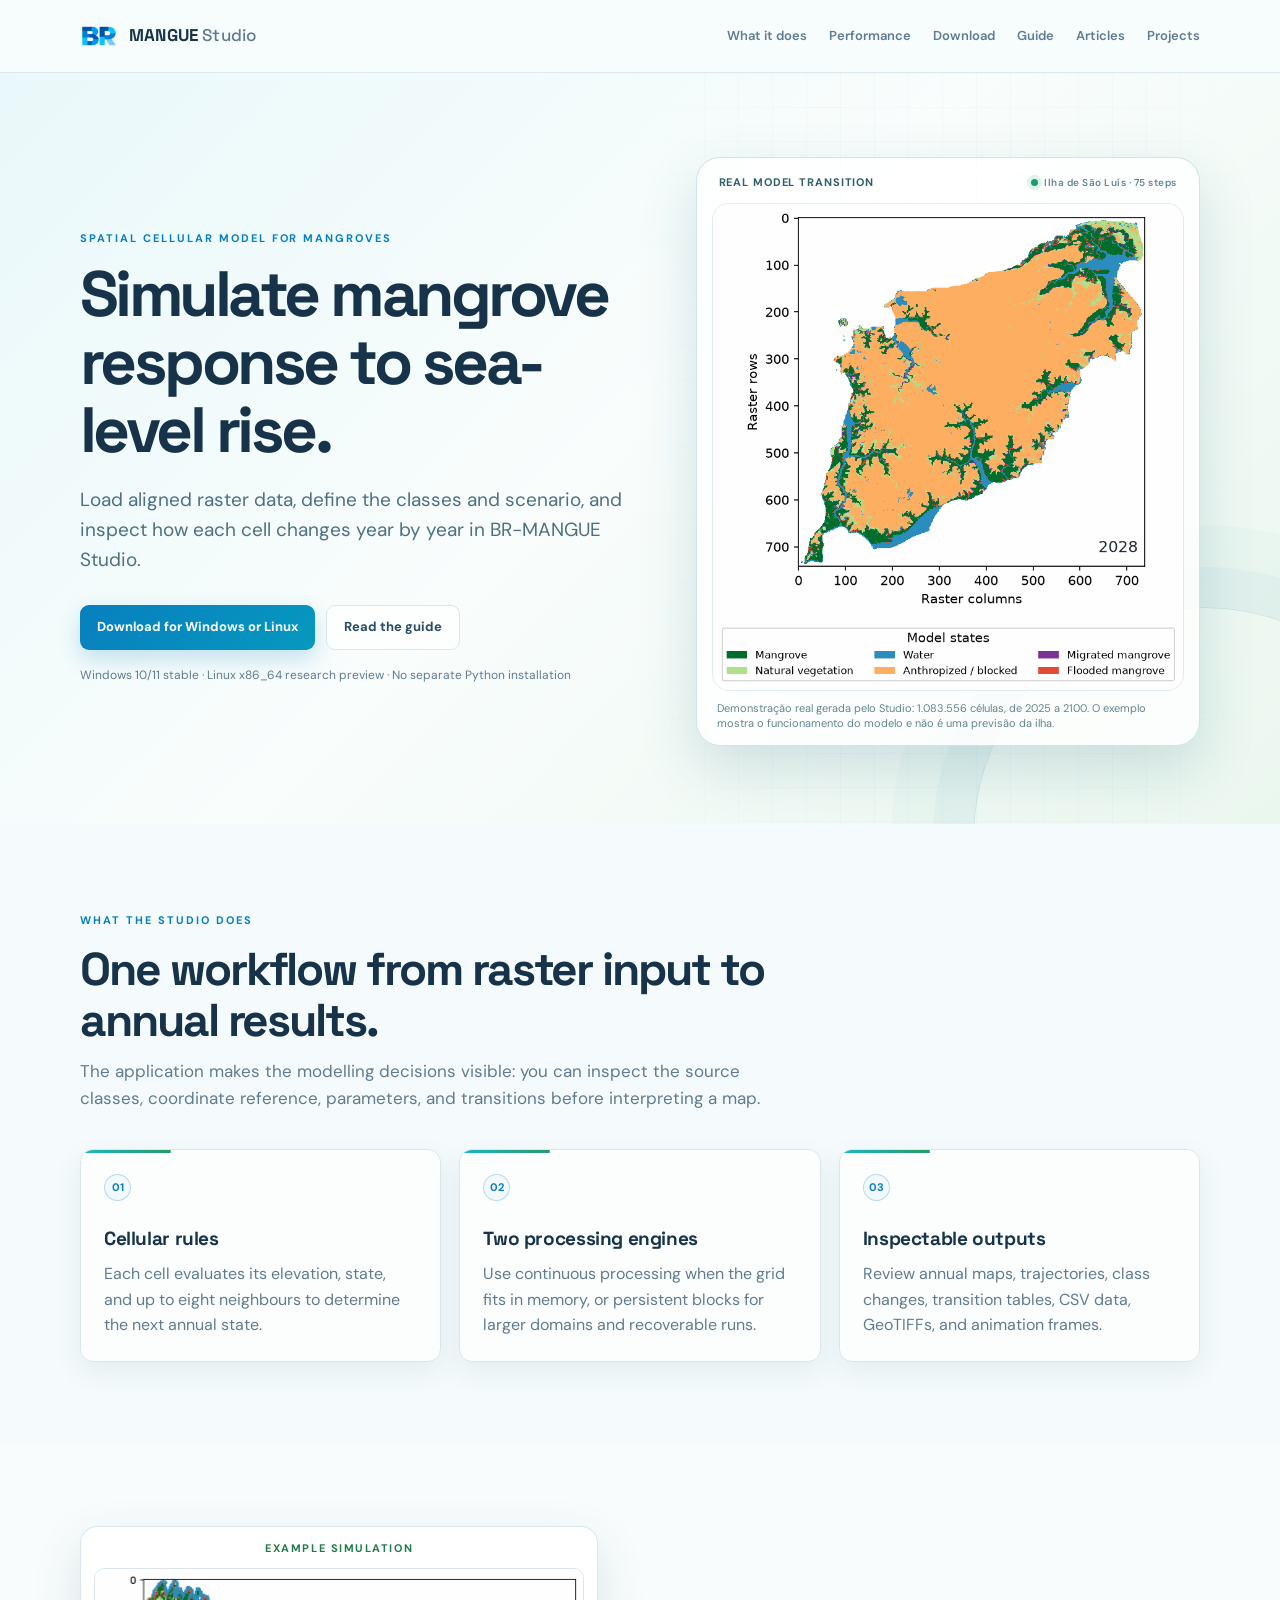
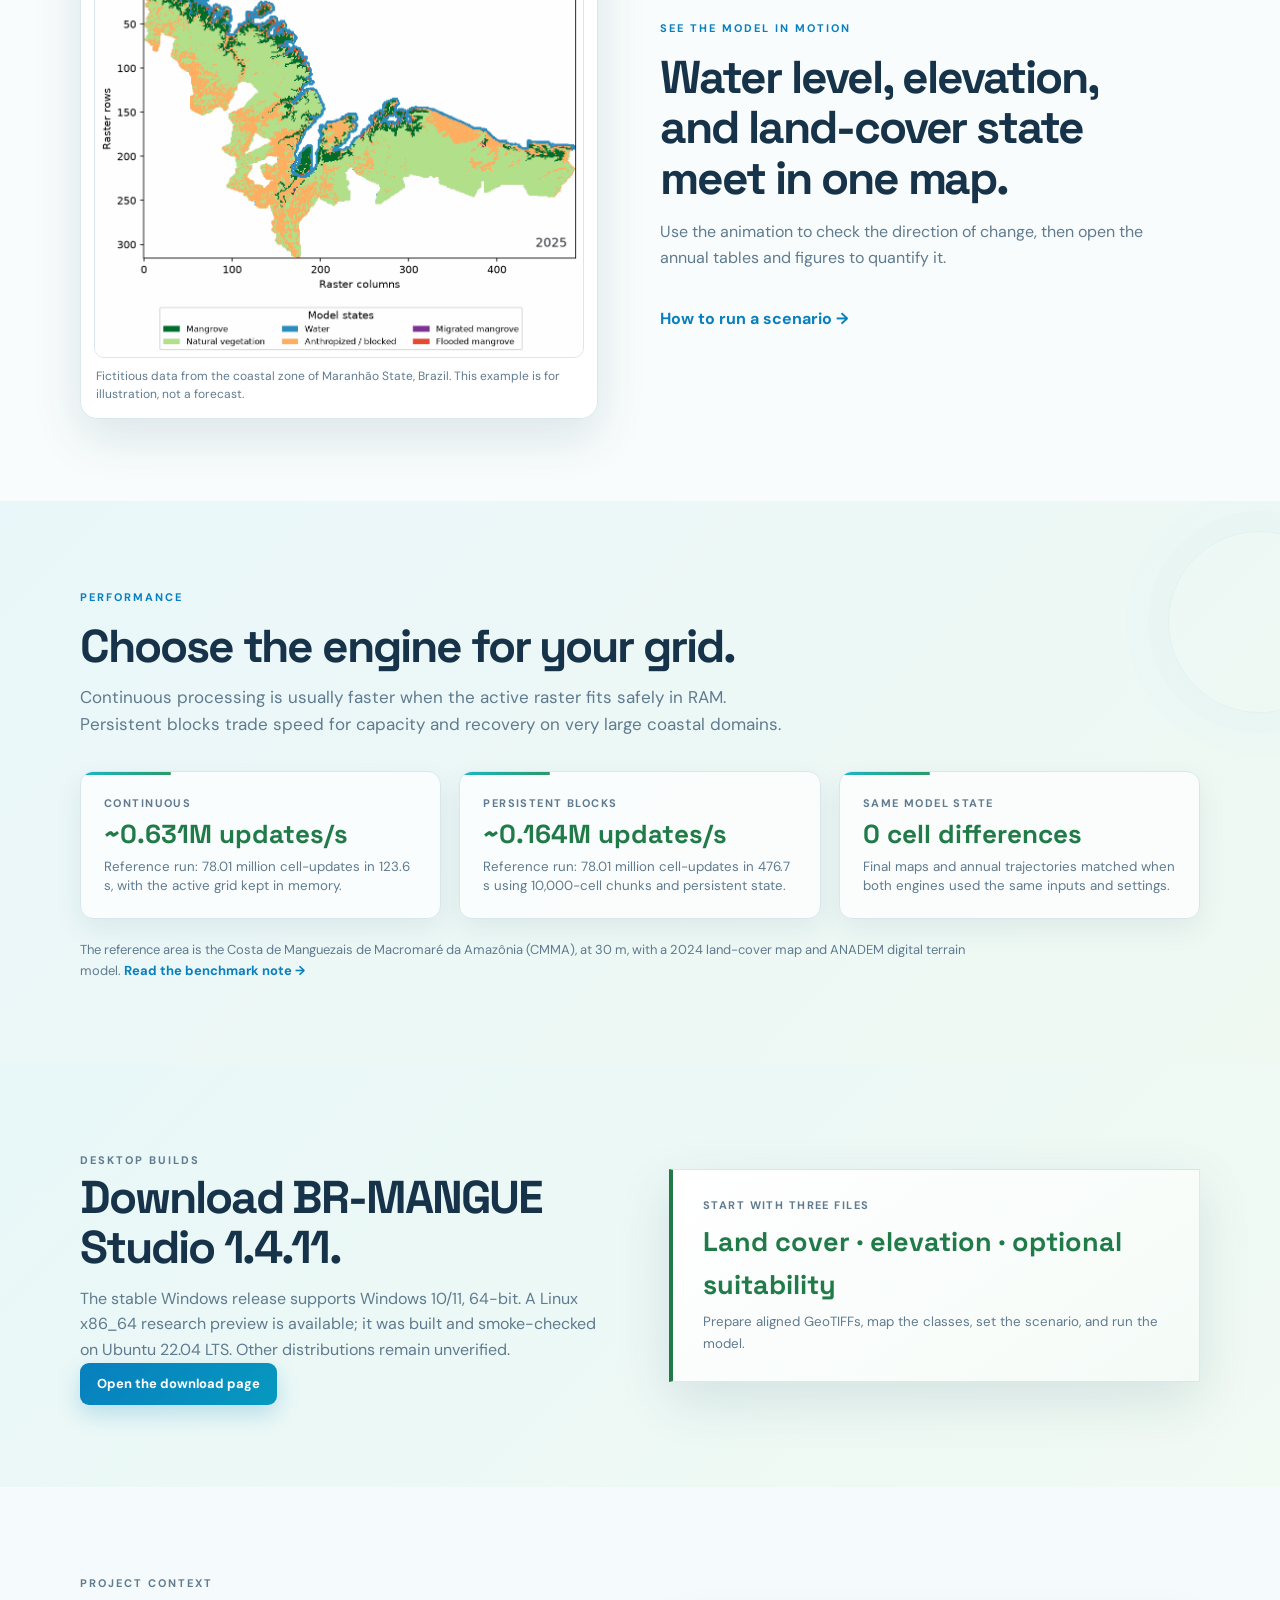
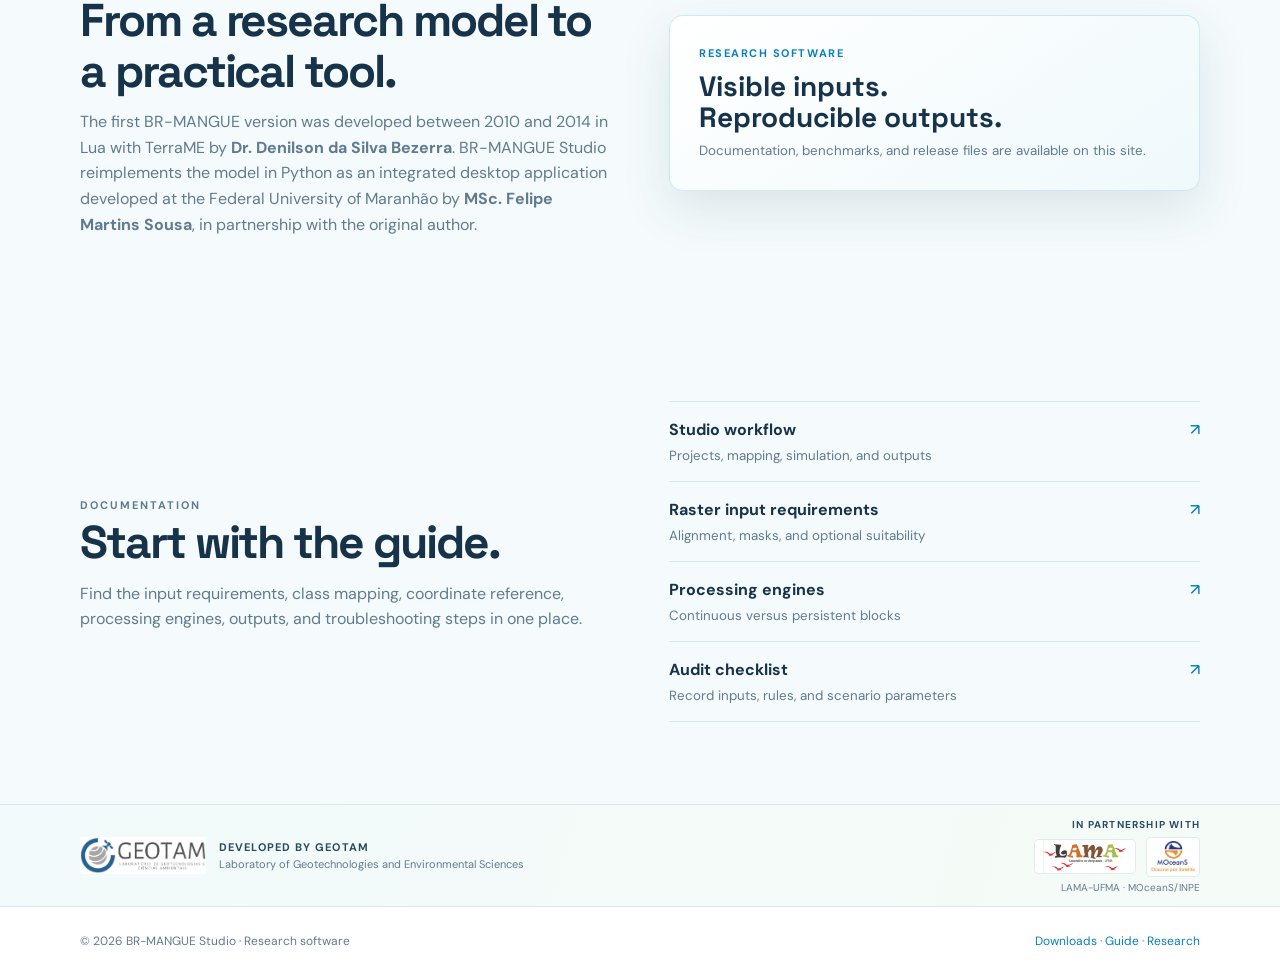
==== commit 1fe5909c: "Restrict flooding propagation on negative sea-level increments" ====
--- a/docs/index.html
+++ b/docs/index.html
@@ -90,7 +90,7 @@
 
     <section id="download" class="section download-band">
       <div class="container split">
-        <div><p class="eyebrow">Desktop builds</p><h2>Download BR-MANGUE Studio 1.4.10.</h2><p>The stable Windows release supports Windows 10/11, 64-bit. A Linux x86_64 research preview is available; it was built and smoke-checked on Ubuntu 22.04 LTS. Other distributions remain unverified.</p><a class="button primary" href="downloads.html">Open the download page</a></div>
+        <div><p class="eyebrow">Desktop builds</p><h2>Download BR-MANGUE Studio 1.4.11.</h2><p>The stable Windows release supports Windows 10/11, 64-bit. A Linux x86_64 research preview is available; it was built and smoke-checked on Ubuntu 22.04 LTS. Other distributions remain unverified.</p><a class="button primary" href="downloads.html">Open the download page</a></div>
         <div class="info-card"><strong>Start with three files</strong><span>Land cover · elevation · optional suitability</span><small>Prepare aligned GeoTIFFs, map the classes, set the scenario, and run the model.</small></div>
       </div>
     </section>
